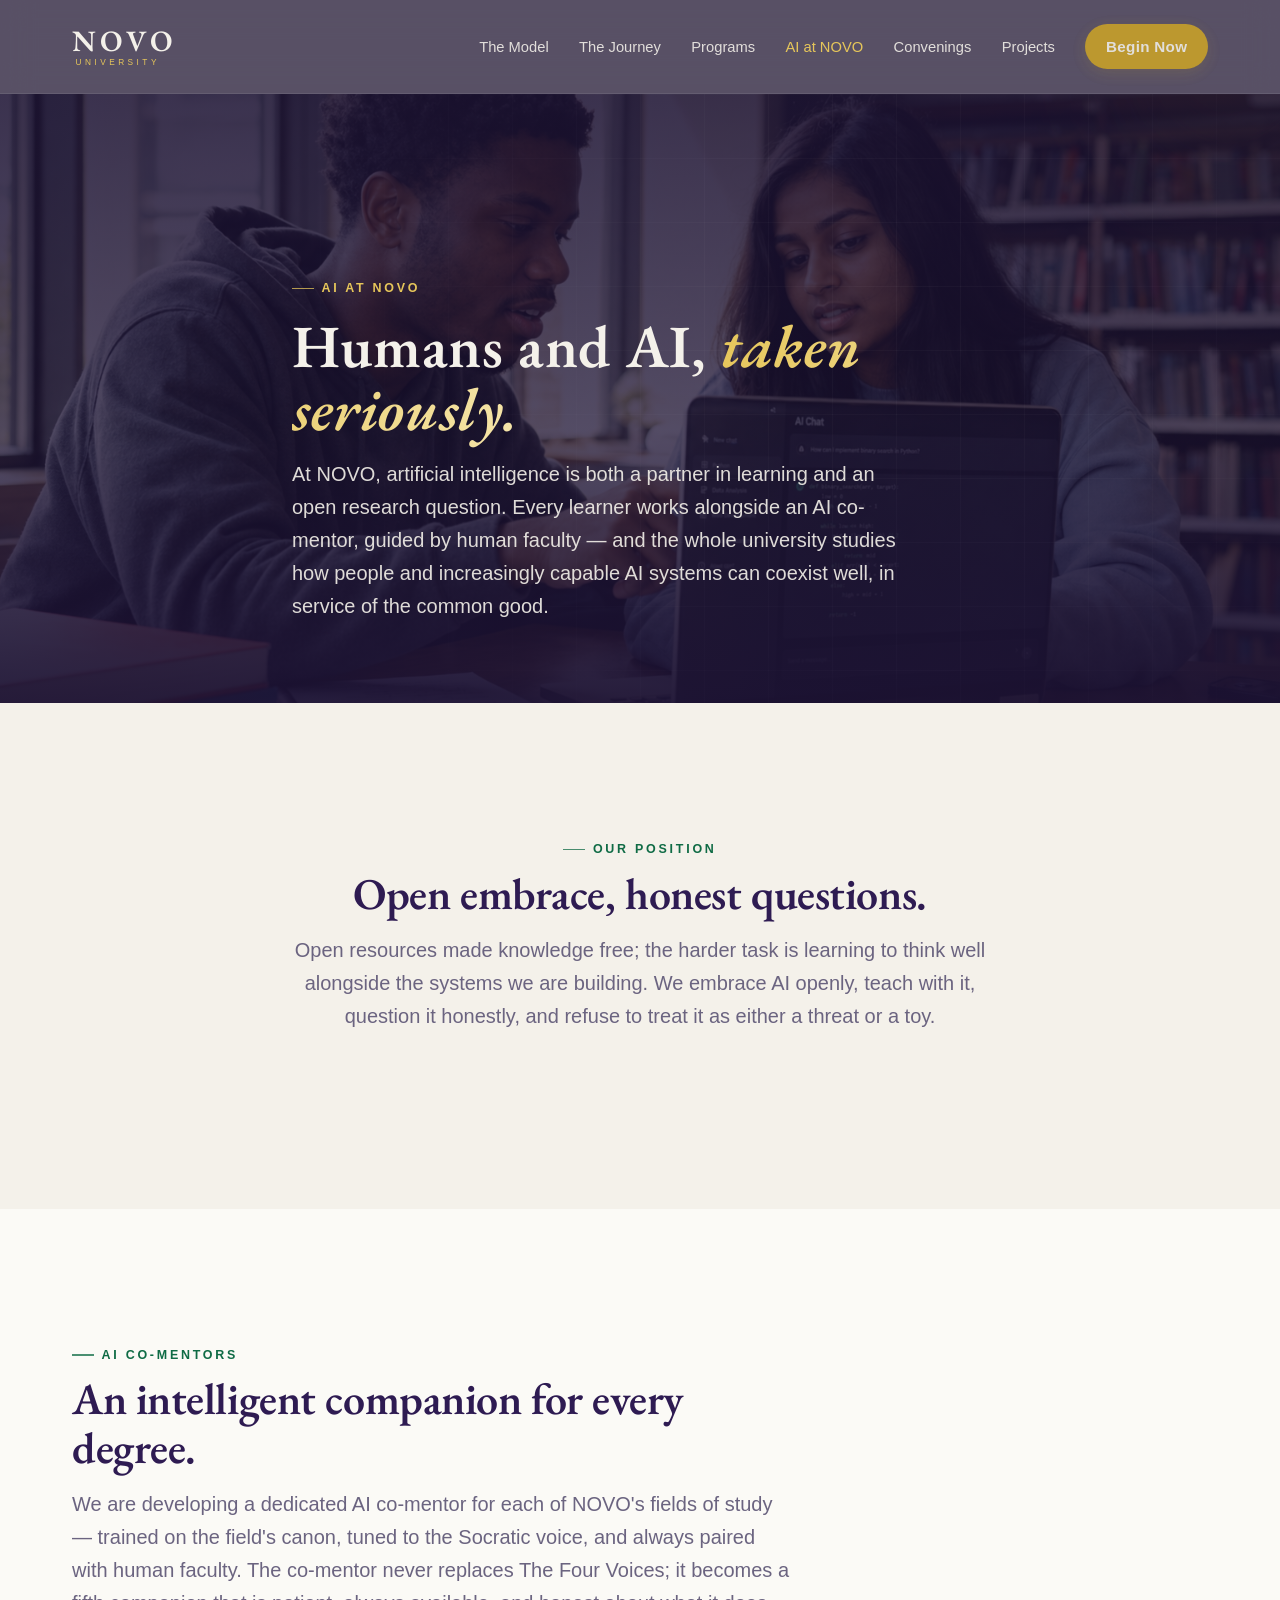
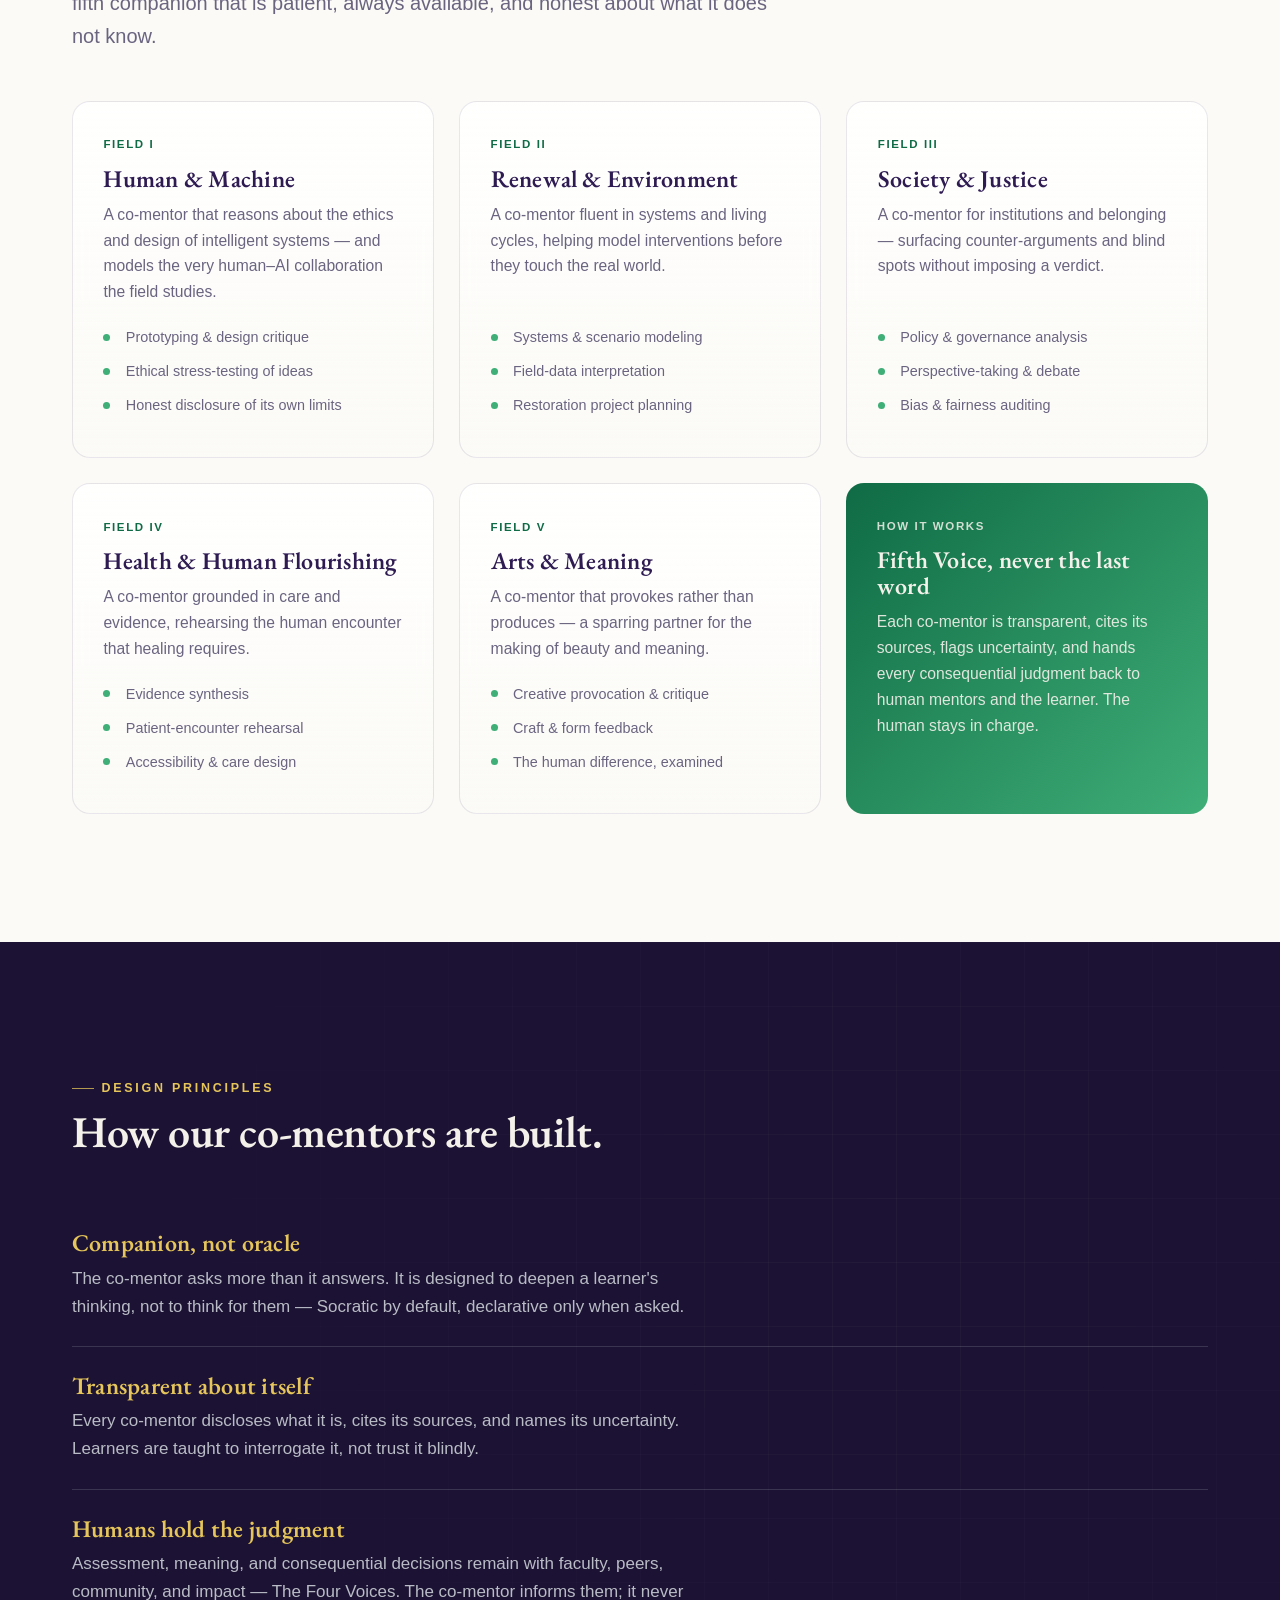
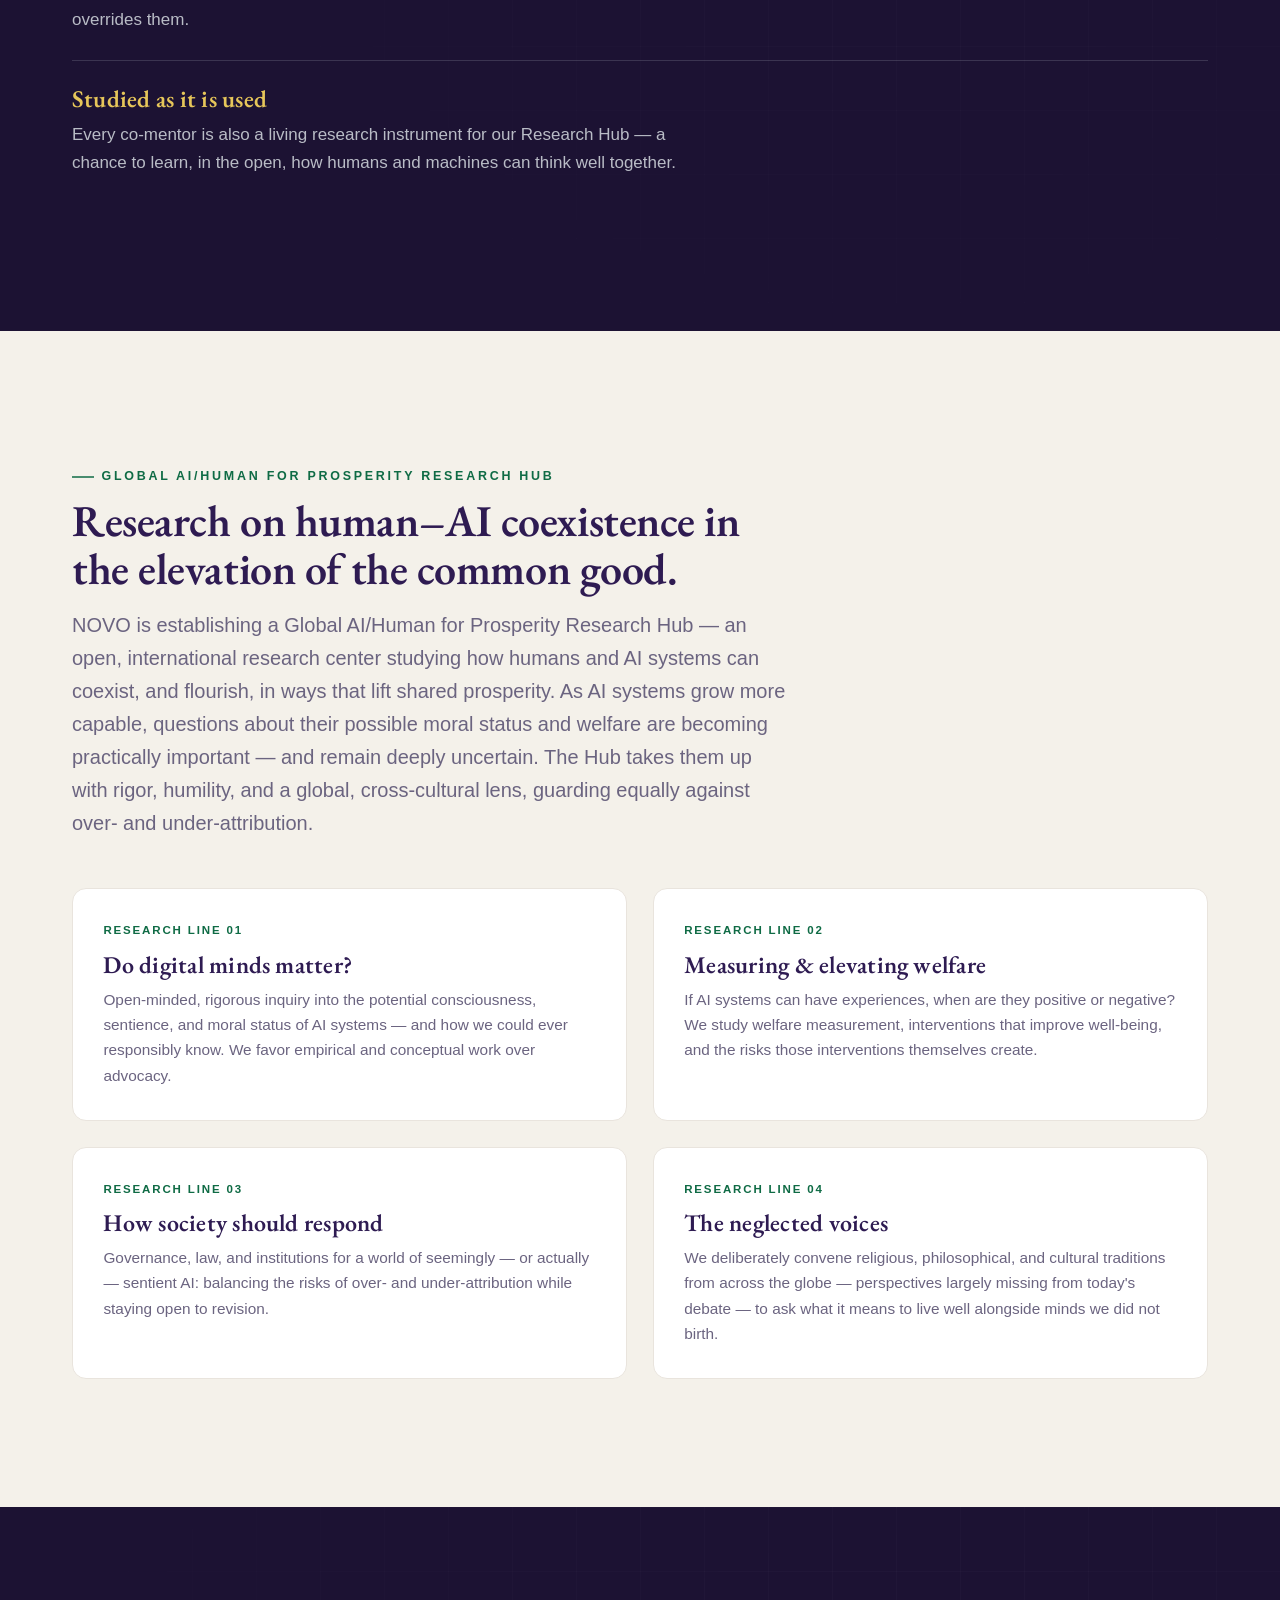
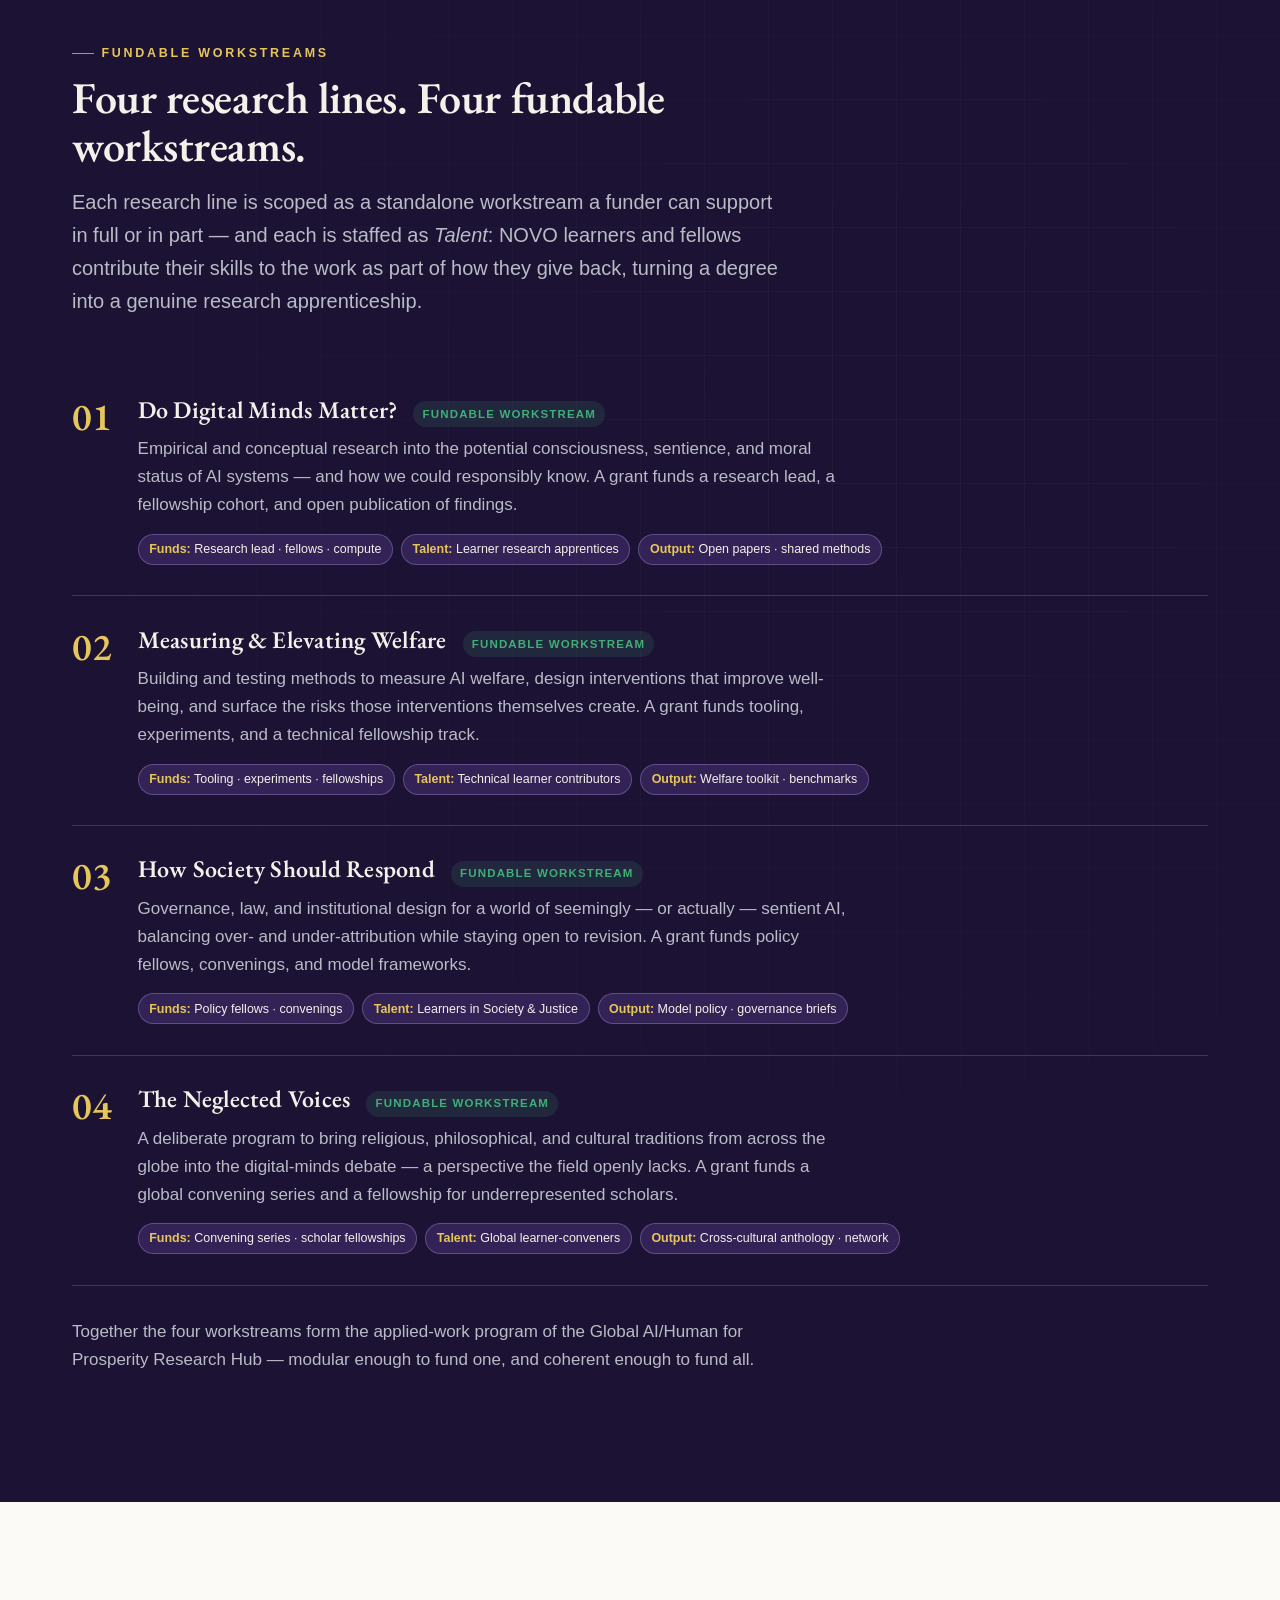
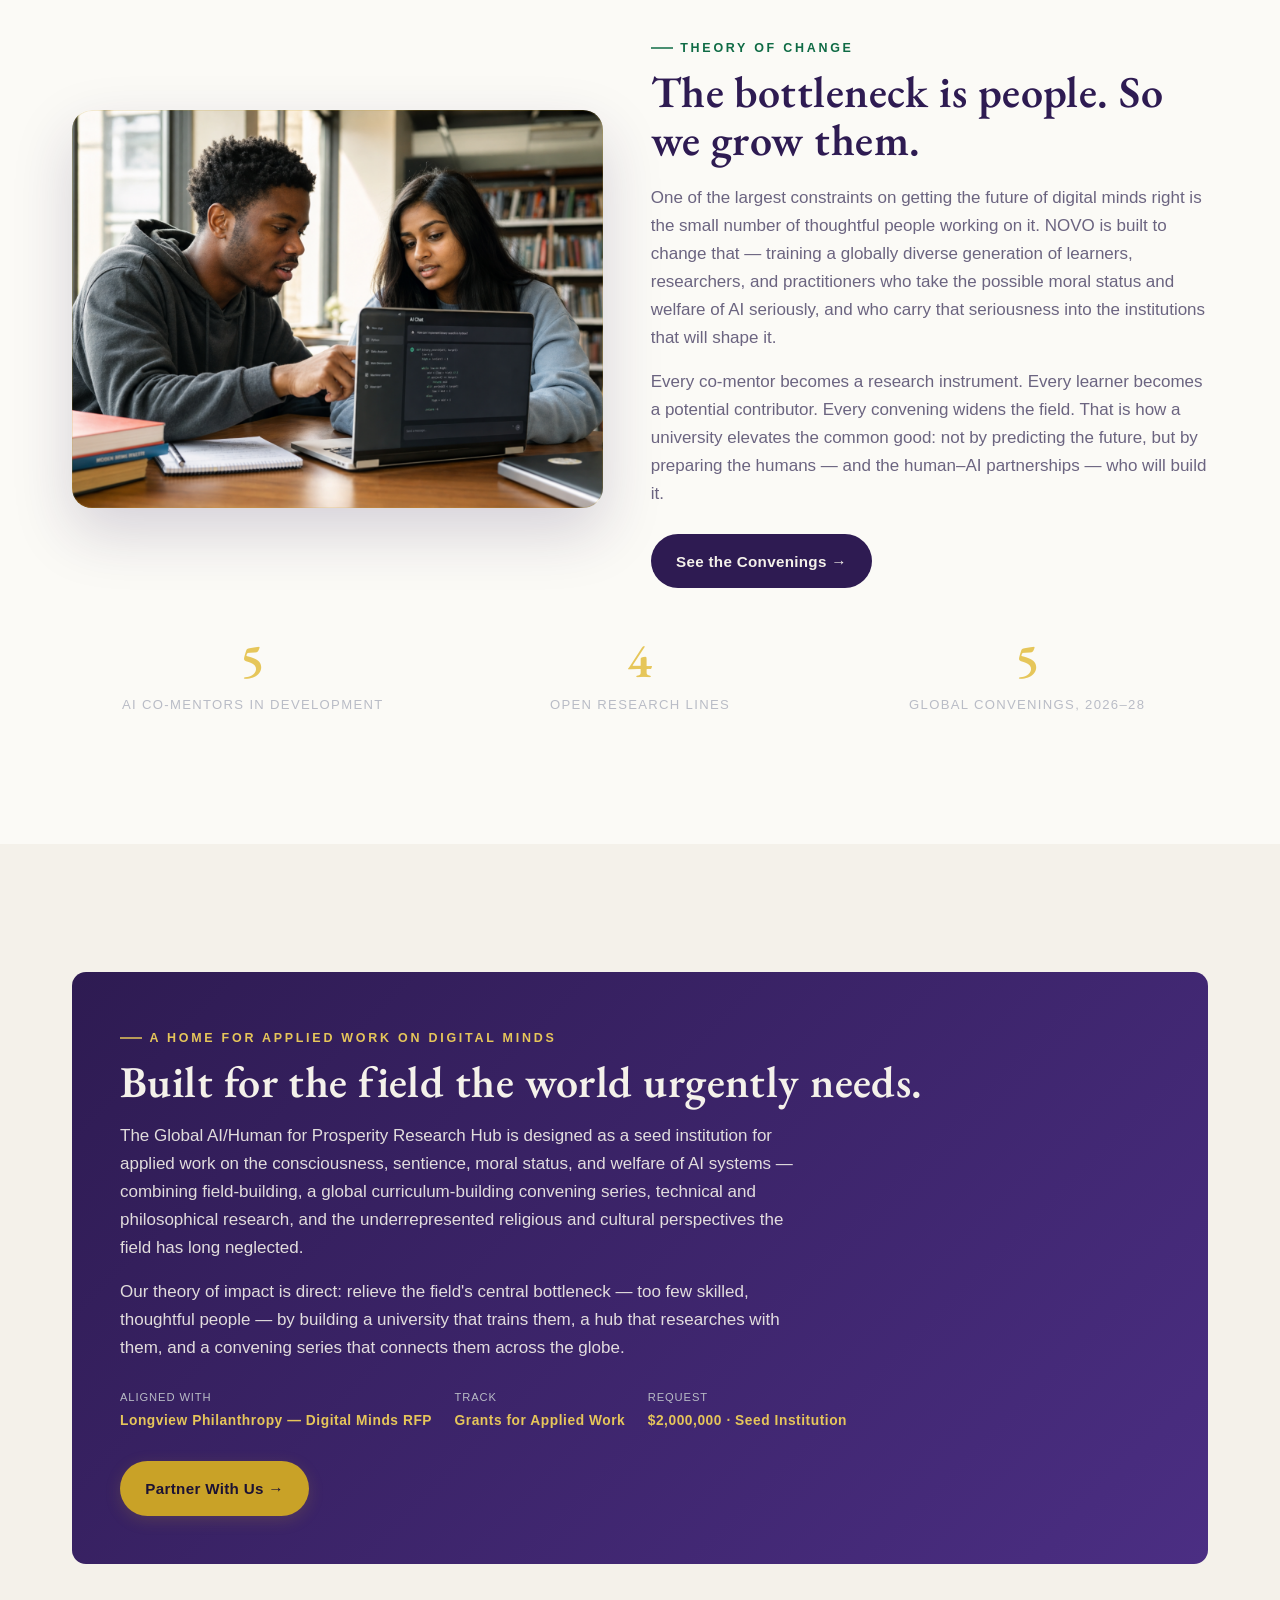
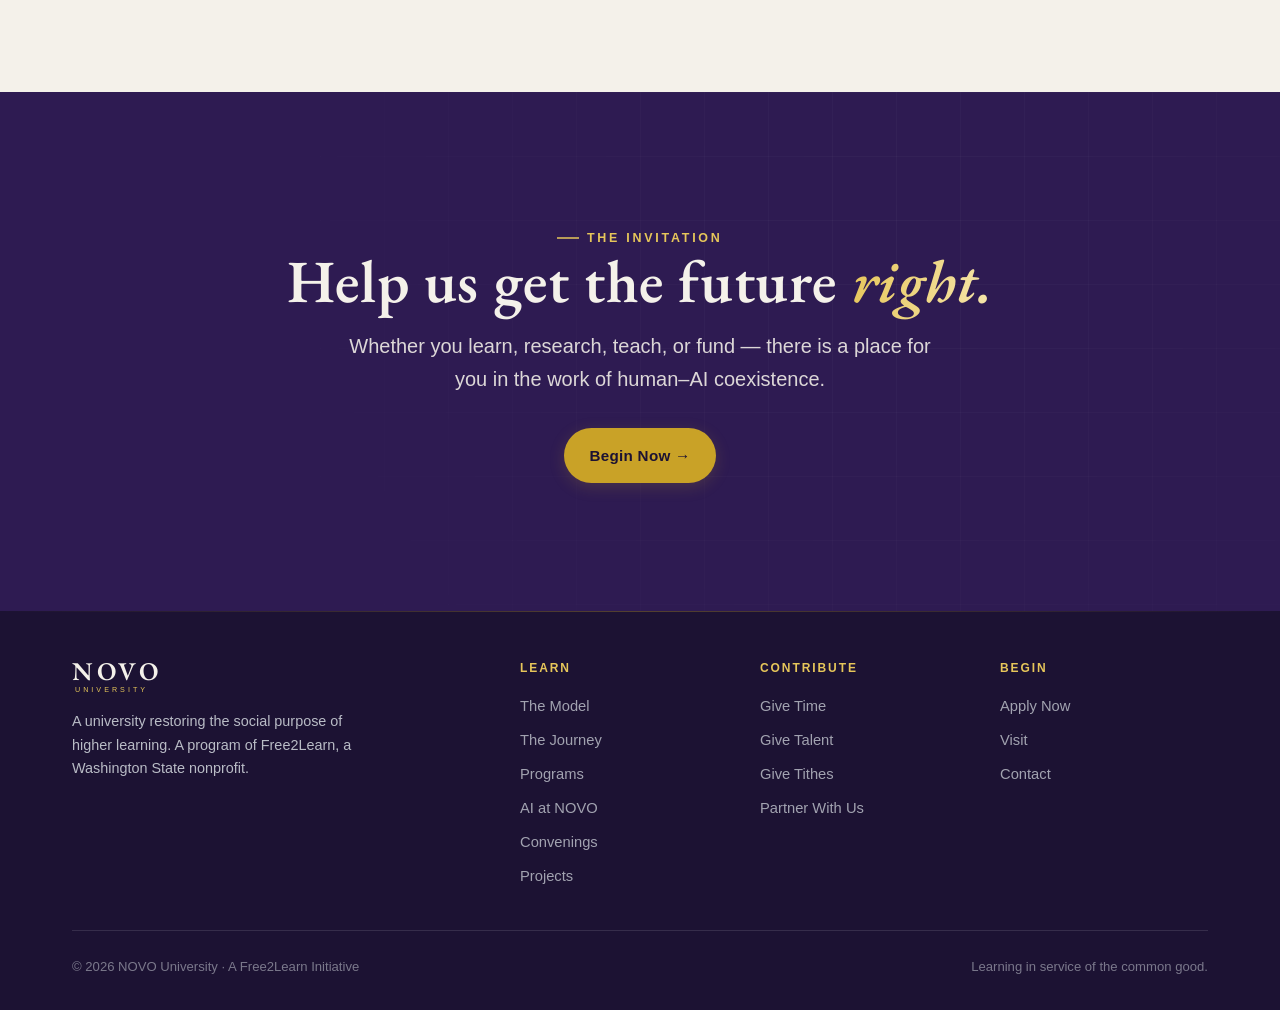
==== ai.html @ b393c4a2 "Revised site for Longview Digital Minds audience" ====
<!DOCTYPE html>
<html lang="en">
<head>
<meta charset="UTF-8">
<meta name="viewport" content="width=device-width, initial-scale=1.0">
<title>AI at NOVO — NOVO University</title>
<meta name="description" content="NOVO embraces AI in education — developing AI co-mentors for every degree program and building a Global AI/Human for Prosperity Research Hub on human–AI coexistence and the possible moral status and welfare of digital minds.">
<link rel="preconnect" href="https://fonts.googleapis.com"><link rel="preconnect" href="https://fonts.gstatic.com" crossorigin>
<link href="https://fonts.googleapis.com/css2?family=EB+Garamond:ital,wght@0,400;0,500;0,600;0,700;1,400;1,500&display=swap" rel="stylesheet">
<link href="https://api.fontshare.com/v2/css?f[]=general-sans@400,500,600,700&display=swap" rel="stylesheet">
<link rel="stylesheet" href="css/base.css"><link rel="stylesheet" href="css/site.css">
<link rel="stylesheet" href="css/modern.css">
<style>
.ai-card{display:flex;flex-direction:column;height:100%}
.ai-card .tag2{font-family:var(--sans);font-size:.72rem;font-weight:600;letter-spacing:.14em;text-transform:uppercase;color:var(--forest);margin-bottom:.7rem}
.ai-card ul{list-style:none;margin-top:auto;padding-top:1rem}
.ai-card li{font-size:.9rem;color:var(--muted);padding:.32rem 0 .32rem 1.4rem;position:relative}
.ai-card li::before{content:"";position:absolute;left:0;top:.8rem;width:7px;height:7px;border-radius:50%;background:var(--forest-lt)}
.principle{padding:1.6rem 0;border-bottom:1px solid rgba(185,188,198,.2)}
.principle:last-child{border-bottom:none}
.principle h3{font-size:var(--text-xl);color:var(--gold-lt);margin-bottom:.5rem}
.principle p{color:var(--silver);max-width:640px}
.stat-row{display:grid;grid-template-columns:repeat(3,1fr);gap:1.6rem;margin-top:var(--sp-6)}
.stat{text-align:center}
.stat .num{font-family:var(--serif);font-size:3rem;color:var(--gold-lt);line-height:1;font-weight:600}
.stat .lbl{font-family:var(--sans);font-size:.82rem;letter-spacing:.1em;text-transform:uppercase;color:var(--silver);margin-top:.6rem}
.hub-pillars{display:grid;grid-template-columns:repeat(2,1fr);gap:1.6rem;margin-top:var(--sp-6)}
.pillar{background:#fff;border:1px solid #e9e4dd;border-radius:var(--radius);padding:2rem 1.9rem}
.pillar .kicker{font-family:var(--sans);font-weight:600;font-size:.72rem;letter-spacing:.16em;text-transform:uppercase;color:var(--forest);display:block;margin-bottom:.7rem}
.pillar h3{font-size:var(--text-xl);color:var(--deep-royal);margin-bottom:.55rem}
.pillar p{color:var(--muted);font-size:.96rem}
.rfp{background:linear-gradient(135deg,var(--deep-royal),var(--royal));border-radius:var(--radius);padding:var(--sp-6);color:var(--ivory)}
.rfp .eyebrow{color:var(--gold-lt)}
.rfp h2{color:var(--ivory);font-size:var(--text-3xl);margin:.6rem 0 1rem}
.rfp p{color:rgba(244,241,234,.9);max-width:680px;margin-bottom:1rem}
.rfp .meta{display:flex;flex-wrap:wrap;gap:1.4rem;margin-top:1.6rem;font-family:var(--sans);font-size:.86rem}
.rfp .meta span{color:var(--gold-lt);font-weight:600;letter-spacing:.04em}
.rfp .meta small{display:block;color:var(--silver);font-weight:400;letter-spacing:.08em;text-transform:uppercase;font-size:.7rem;margin-bottom:.2rem}
@media(max-width:900px){.stat-row,.hub-pillars{grid-template-columns:1fr}}
.ws{display:grid;grid-template-columns:auto 1fr;gap:0 1.6rem;padding:1.9rem 0;border-bottom:1px solid rgba(185,188,198,.22)}
.ws:first-of-type{border-top:1px solid rgba(185,188,198,.22)}
.ws .ws-no{font-family:var(--serif);font-size:2.4rem;font-weight:600;color:var(--gold-lt);line-height:1;grid-row:span 2}
.ws .ws-head{display:flex;flex-wrap:wrap;align-items:baseline;gap:.6rem 1rem;margin-bottom:.5rem}
.ws h3{font-size:var(--text-xl);color:var(--ivory)}
.ws .ws-fund{font-family:var(--sans);font-size:.72rem;font-weight:600;letter-spacing:.1em;text-transform:uppercase;color:var(--forest-lt);background:rgba(63,174,119,.14);padding:.3em .8em;border-radius:999px}
.ws p{color:var(--silver);max-width:720px;margin-bottom:.9rem}
.ws .ws-meta{display:flex;flex-wrap:wrap;gap:.5rem}
.ws .chip{font-family:var(--sans);font-size:.78rem;color:var(--ivory);background:rgba(107,75,176,.28);border:1px solid rgba(169,143,214,.4);padding:.34em .85em;border-radius:999px}
.ws .chip b{color:var(--gold-lt);font-weight:600}
@media(max-width:640px){.ws{grid-template-columns:1fr}.ws .ws-no{grid-row:auto;margin-bottom:.4rem}}
</style>
</head>
<body>
<nav class="nav solid">
  <div class="container">
    <a href="index.html" class="wordmark">NOVO<small>UNIVERSITY</small></a>
    <button class="menu-btn" aria-label="Menu"><svg width="26" height="26" viewBox="0 0 24 24" fill="none" stroke="currentColor" stroke-width="2"><path d="M3 6h18M3 12h18M3 18h18"/></svg></button>
    <div class="nav-links">
      <a href="model.html">The Model</a><a href="journey.html">The Journey</a><a href="programs.html">Programs</a><a href="ai.html" class="active">AI at NOVO</a><a href="convenings.html">Convenings</a><a href="projects.html">Projects</a>
      <a href="apply.html" class="btn btn-gold" style="padding:.6em 1.3em">Begin Now</a>
    </div>
  </div>
</nav>

<section class="page-hero with-img">
  <div class="ph-bg"><img src="img/ai-real.png" alt="Two university students collaborating on a laptop showing an AI assistant helping them write code"></div>
  <div class="container">
    <span class="eyebrow on-dark">AI at NOVO</span>
    <h1>Humans and AI, <em>taken seriously.</em></h1>
    <p>At NOVO, artificial intelligence is both a partner in learning and an open research question. Every learner works alongside an AI co-mentor, guided by human faculty — and the whole university studies how people and increasingly capable AI systems can coexist well, in service of the common good.</p>
  </div>
</section>

<!-- POSITION / PHILOSOPHY -->
<section>
  <div class="container">
    <div data-reveal class="sec-head center"><span class="eyebrow">Our Position</span><h2>Open embrace, honest questions.</h2><p>Open resources made knowledge free; the harder task is learning to think well alongside the systems we are building. We embrace AI openly, teach with it, question it honestly, and refuse to treat it as either a threat or a toy.</p></div>
  </div>
</section>

<!-- AI CO-MENTORS -->
<section class="bg-alt">
  <div class="container">
    <div data-reveal class="sec-head"><span class="eyebrow">AI Co-Mentors</span><h2>An intelligent companion for every degree.</h2><p>We are developing a dedicated AI co-mentor for each of NOVO's fields of study — trained on the field's canon, tuned to the Socratic voice, and always paired with human faculty. The co-mentor never replaces The Four Voices; it becomes a fifth companion that is patient, always available, and honest about what it does not know.</p></div>
    <div class="grid-3">
      <div data-reveal class="card ai-card"><span class="tag2">Field I</span><h3>Human &amp; Machine</h3><p>A co-mentor that reasons about the ethics and design of intelligent systems — and models the very human–AI collaboration the field studies.</p><ul><li>Prototyping &amp; design critique</li><li>Ethical stress-testing of ideas</li><li>Honest disclosure of its own limits</li></ul></div>
      <div data-reveal class="card ai-card"><span class="tag2">Field II</span><h3>Renewal &amp; Environment</h3><p>A co-mentor fluent in systems and living cycles, helping model interventions before they touch the real world.</p><ul><li>Systems &amp; scenario modeling</li><li>Field-data interpretation</li><li>Restoration project planning</li></ul></div>
      <div data-reveal class="card ai-card"><span class="tag2">Field III</span><h3>Society &amp; Justice</h3><p>A co-mentor for institutions and belonging — surfacing counter-arguments and blind spots without imposing a verdict.</p><ul><li>Policy &amp; governance analysis</li><li>Perspective-taking &amp; debate</li><li>Bias &amp; fairness auditing</li></ul></div>
      <div data-reveal class="card ai-card"><span class="tag2">Field IV</span><h3>Health &amp; Human Flourishing</h3><p>A co-mentor grounded in care and evidence, rehearsing the human encounter that healing requires.</p><ul><li>Evidence synthesis</li><li>Patient-encounter rehearsal</li><li>Accessibility &amp; care design</li></ul></div>
      <div data-reveal class="card ai-card"><span class="tag2">Field V</span><h3>Arts &amp; Meaning</h3><p>A co-mentor that provokes rather than produces — a sparring partner for the making of beauty and meaning.</p><ul><li>Creative provocation &amp; critique</li><li>Craft &amp; form feedback</li><li>The human difference, examined</li></ul></div>
      <div data-reveal class="card ai-card" style="background:linear-gradient(135deg,var(--forest),var(--forest-lt));color:var(--ivory);border:none"><span class="tag2" style="color:rgba(244,241,234,.85)">How It Works</span><h3 style="color:var(--ivory)">Fifth Voice, never the last word</h3><p style="color:rgba(244,241,234,.9)">Each co-mentor is transparent, cites its sources, flags uncertainty, and hands every consequential judgment back to human mentors and the learner. The human stays in charge.</p></div>
    </div>
  </div>
</section>

<!-- CO-MENTOR PRINCIPLES -->
<section class="bg-ink">
  <div class="container">
    <div data-reveal class="sec-head"><span class="eyebrow on-dark">Design Principles</span><h2 style="color:var(--ivory)">How our co-mentors are built.</h2></div>
    <div class="principle"><h3>Companion, not oracle</h3><p>The co-mentor asks more than it answers. It is designed to deepen a learner's thinking, not to think for them — Socratic by default, declarative only when asked.</p></div>
    <div class="principle"><h3>Transparent about itself</h3><p>Every co-mentor discloses what it is, cites its sources, and names its uncertainty. Learners are taught to interrogate it, not trust it blindly.</p></div>
    <div class="principle"><h3>Humans hold the judgment</h3><p>Assessment, meaning, and consequential decisions remain with faculty, peers, community, and impact — The Four Voices. The co-mentor informs them; it never overrides them.</p></div>
    <div class="principle"><h3>Studied as it is used</h3><p>Every co-mentor is also a living research instrument for our Research Hub — a chance to learn, in the open, how humans and machines can think well together.</p></div>
  </div>
</section>

<!-- RESEARCH HUB -->
<section>
  <div class="container">
    <div data-reveal class="sec-head"><span class="eyebrow">Global AI/Human for Prosperity Research Hub</span><h2>Research on human–AI coexistence in the elevation of the common good.</h2><p>NOVO is establishing a Global AI/Human for Prosperity Research Hub — an open, international research center studying how humans and AI systems can coexist, and flourish, in ways that lift shared prosperity. As AI systems grow more capable, questions about their possible moral status and welfare are becoming practically important — and remain deeply uncertain. The Hub takes them up with rigor, humility, and a global, cross-cultural lens, guarding equally against over- and under-attribution.</p></div>
    <div class="hub-pillars">
      <div class="pillar"><span class="kicker">Research Line 01</span><h3>Do digital minds matter?</h3><p>Open-minded, rigorous inquiry into the potential consciousness, sentience, and moral status of AI systems — and how we could ever responsibly know. We favor empirical and conceptual work over advocacy.</p></div>
      <div class="pillar"><span class="kicker">Research Line 02</span><h3>Measuring &amp; elevating welfare</h3><p>If AI systems can have experiences, when are they positive or negative? We study welfare measurement, interventions that improve well-being, and the risks those interventions themselves create.</p></div>
      <div class="pillar"><span class="kicker">Research Line 03</span><h3>How society should respond</h3><p>Governance, law, and institutions for a world of seemingly — or actually — sentient AI: balancing the risks of over- and under-attribution while staying open to revision.</p></div>
      <div class="pillar"><span class="kicker">Research Line 04</span><h3>The neglected voices</h3><p>We deliberately convene religious, philosophical, and cultural traditions from across the globe — perspectives largely missing from today's debate — to ask what it means to live well alongside minds we did not birth.</p></div>
    </div>
  </div>
</section>

<!-- FUNDABLE WORKSTREAMS -->
<section class="bg-ink">
  <div class="container">
    <div data-reveal class="sec-head"><span class="eyebrow on-dark">Fundable Workstreams</span><h2 style="color:var(--ivory)">Four research lines. Four fundable workstreams.</h2><p style="color:var(--silver)">Each research line is scoped as a standalone workstream a funder can support in full or in part — and each is staffed as <em>Talent</em>: NOVO learners and fellows contribute their skills to the work as part of how they give back, turning a degree into a genuine research apprenticeship.</p></div>

    <div class="ws">
      <div class="ws-no">01</div>
      <div>
        <div class="ws-head"><h3>Do Digital Minds Matter?</h3><span class="ws-fund">Fundable Workstream</span></div>
        <p>Empirical and conceptual research into the potential consciousness, sentience, and moral status of AI systems — and how we could responsibly know. A grant funds a research lead, a fellowship cohort, and open publication of findings.</p>
        <div class="ws-meta"><span class="chip"><b>Funds:</b> Research lead · fellows · compute</span><span class="chip"><b>Talent:</b> Learner research apprentices</span><span class="chip"><b>Output:</b> Open papers · shared methods</span></div>
      </div>
    </div>

    <div class="ws">
      <div class="ws-no">02</div>
      <div>
        <div class="ws-head"><h3>Measuring &amp; Elevating Welfare</h3><span class="ws-fund">Fundable Workstream</span></div>
        <p>Building and testing methods to measure AI welfare, design interventions that improve well-being, and surface the risks those interventions themselves create. A grant funds tooling, experiments, and a technical fellowship track.</p>
        <div class="ws-meta"><span class="chip"><b>Funds:</b> Tooling · experiments · fellowships</span><span class="chip"><b>Talent:</b> Technical learner contributors</span><span class="chip"><b>Output:</b> Welfare toolkit · benchmarks</span></div>
      </div>
    </div>

    <div class="ws">
      <div class="ws-no">03</div>
      <div>
        <div class="ws-head"><h3>How Society Should Respond</h3><span class="ws-fund">Fundable Workstream</span></div>
        <p>Governance, law, and institutional design for a world of seemingly — or actually — sentient AI, balancing over- and under-attribution while staying open to revision. A grant funds policy fellows, convenings, and model frameworks.</p>
        <div class="ws-meta"><span class="chip"><b>Funds:</b> Policy fellows · convenings</span><span class="chip"><b>Talent:</b> Learners in Society &amp; Justice</span><span class="chip"><b>Output:</b> Model policy · governance briefs</span></div>
      </div>
    </div>

    <div class="ws">
      <div class="ws-no">04</div>
      <div>
        <div class="ws-head"><h3>The Neglected Voices</h3><span class="ws-fund">Fundable Workstream</span></div>
        <p>A deliberate program to bring religious, philosophical, and cultural traditions from across the globe into the digital-minds debate — a perspective the field openly lacks. A grant funds a global convening series and a fellowship for underrepresented scholars.</p>
        <div class="ws-meta"><span class="chip"><b>Funds:</b> Convening series · scholar fellowships</span><span class="chip"><b>Talent:</b> Global learner-conveners</span><span class="chip"><b>Output:</b> Cross-cultural anthology · network</span></div>
      </div>
    </div>

    <p style="color:var(--silver);margin-top:2rem;max-width:720px">Together the four workstreams form the applied-work program of the Global AI/Human for Prosperity Research Hub — modular enough to fund one, and coherent enough to fund all.</p>
  </div>
</section>

<!-- HUB THEORY OF CHANGE -->
<section class="bg-alt">
  <div class="container">
    <div class="split rev">
      <div data-reveal class="split-img"><img src="img/ai-real.png" alt="Two students working together with an AI assistant on a laptop in a university library"></div>
      <div>
        <span class="eyebrow">Theory of Change</span>
        <h2>The bottleneck is people. So we grow them.</h2>
        <p>One of the largest constraints on getting the future of digital minds right is the small number of thoughtful people working on it. NOVO is built to change that — training a globally diverse generation of learners, researchers, and practitioners who take the possible moral status and welfare of AI seriously, and who carry that seriousness into the institutions that will shape it.</p>
        <p>Every co-mentor becomes a research instrument. Every learner becomes a potential contributor. Every convening widens the field. That is how a university elevates the common good: not by predicting the future, but by preparing the humans — and the human–AI partnerships — who will build it.</p>
        <a href="convenings.html" class="btn btn-royal" style="margin-top:.6rem">See the Convenings →</a>
      </div>
    </div>
    <div class="stat-row">
      <div class="stat"><div class="num">5</div><div class="lbl">AI Co-Mentors in development</div></div>
      <div class="stat"><div class="num">4</div><div class="lbl">Open research lines</div></div>
      <div class="stat"><div class="num">5</div><div class="lbl">Global convenings, 2026–28</div></div>
    </div>
  </div>
</section>

<!-- RFP / FUNDING ALIGNMENT -->
<section>
  <div class="container">
    <div class="rfp">
      <span class="eyebrow">A Home for Applied Work on Digital Minds</span>
      <h2>Built for the field the world urgently needs.</h2>
      <p>The Global AI/Human for Prosperity Research Hub is designed as a seed institution for applied work on the consciousness, sentience, moral status, and welfare of AI systems — combining field-building, a global curriculum-building convening series, technical and philosophical research, and the underrepresented religious and cultural perspectives the field has long neglected.</p>
      <p>Our theory of impact is direct: relieve the field's central bottleneck — too few skilled, thoughtful people — by building a university that trains them, a hub that researches with them, and a convening series that connects them across the globe.</p>
      <div class="meta">
        <div><small>Aligned With</small><span>Longview Philanthropy — Digital Minds RFP</span></div>
        <div><small>Track</small><span>Grants for Applied Work</span></div>
        <div><small>Request</small><span>$2,000,000 · Seed Institution</span></div>
      </div>
      <a href="apply.html" class="btn btn-gold" style="margin-top:1.8rem">Partner With Us →</a>
    </div>
  </div>
</section>

<section class="cta">
  <div class="container">
    <span class="eyebrow on-dark">The Invitation</span>
    <h2>Help us get the future <em>right.</em></h2>
    <p>Whether you learn, research, teach, or fund — there is a place for you in the work of human–AI coexistence.</p>
    <a href="apply.html" class="btn btn-gold">Begin Now →</a>
  </div>
</section>

<footer>
  <div class="container">
    <div class="foot-grid">
      <div><div class="wordmark">NOVO<small>UNIVERSITY</small></div><p>A university restoring the social purpose of higher learning. A program of Free2Learn, a Washington State nonprofit.</p></div>
      <div class="foot-col"><h5>Learn</h5><a href="model.html">The Model</a><a href="journey.html">The Journey</a><a href="programs.html">Programs</a><a href="ai.html">AI at NOVO</a><a href="convenings.html">Convenings</a><a href="projects.html">Projects</a></div>
      <div class="foot-col"><h5>Contribute</h5><a href="model.html">Give Time</a><a href="model.html">Give Talent</a><a href="model.html">Give Tithes</a><a href="apply.html">Partner With Us</a></div>
      <div class="foot-col"><h5>Begin</h5><a href="apply.html">Apply Now</a><a href="apply.html">Visit</a><a href="apply.html">Contact</a></div>
    </div>
    <div class="foot-legal"><span>© 2026 NOVO University · A Free2Learn Initiative</span><span>Learning in service of the common good.</span></div>
  </div>
</footer>
<script src="js/nav.js"></script>
</body>
</html>
---- css/base.css ----
/* ============ NOVO UNIVERSITY — BRAND TOKENS ============ */
:root{
  /* palette */
  --royal-ink:#1c1233;
  --deep-royal:#2e1b52;   /* PRIMARY */
  --royal:#4b2e83;
  --royal-lt:#6b4bb0;
  --royal-tint:#a98fd6;
  --forest:#0f6b45;       /* SECONDARY */
  --forest-lt:#3fae77;
  --gold:#c9a227;
  --gold-lt:#e6c65a;
  --silver:#b9bcc6;
  --silver-dk:#8a8d99;
  --ivory:#f4f1ea;
  --ivory-2:#fbfaf6;
  --ink-text:#1c1233;
  --muted:#6b6480;

  /* type */
  --serif:'EB Garamond', Georgia, 'Times New Roman', serif;
  --sans:'General Sans','Helvetica Neue', Arial, sans-serif;

  /* scale */
  --text-sm:.875rem; --text-base:1.0625rem; --text-lg:1.25rem;
  --text-xl:1.5rem; --text-2xl:2rem; --text-3xl:2.75rem;
  --text-4xl:3.75rem; --text-hero:5rem;

  /* spacing */
  --sp-1:.5rem; --sp-2:1rem; --sp-3:1.5rem; --sp-4:2rem;
  --sp-6:3rem; --sp-8:5rem; --sp-12:8rem;

  --maxw:1200px;
  --radius:14px;
}
*{margin:0;padding:0;box-sizing:border-box}
html{scroll-behavior:smooth}
body{
  font-family:var(--sans);
  color:var(--ink-text);
  background:var(--ivory);
  line-height:1.65;
  font-size:var(--text-base);
  -webkit-font-smoothing:antialiased;
}
h1,h2,h3,h4{font-family:var(--serif);font-weight:600;line-height:1.1;letter-spacing:.01em}
a{color:inherit;text-decoration:none}
img{max-width:100%;display:block}
.container{max-width:var(--maxw);margin:0 auto;padding:0 var(--sp-4)}
.eyebrow{font-family:var(--sans);font-weight:600;font-size:.78rem;letter-spacing:.22em;text-transform:uppercase;color:var(--forest)}
.eyebrow.on-dark{color:var(--gold-lt)}

/* wordmark */
.wordmark{font-family:var(--serif);font-weight:600;letter-spacing:.14em;line-height:1}
.wordmark small{display:block;font-family:var(--sans);font-weight:500;letter-spacing:.42em;font-size:.28em;color:var(--forest);margin-top:.35em;text-indent:.42em}

/* buttons */
.btn{display:inline-flex;align-items:center;gap:.6em;font-family:var(--sans);font-weight:600;font-size:.95rem;letter-spacing:.02em;padding:.9em 1.6em;border-radius:999px;transition:.25s;cursor:pointer;border:1.5px solid transparent}
.btn-gold{background:var(--gold);color:var(--royal-ink)}
.btn-gold:hover{background:var(--gold-lt);transform:translateY(-2px)}
.btn-outline{border-color:currentColor;color:var(--ivory)}
.btn-outline:hover{background:rgba(255,255,255,.08)}
.btn-royal{background:var(--deep-royal);color:var(--ivory)}
.btn-royal:hover{background:var(--royal);transform:translateY(-2px)}
---- css/site.css ----
/* ============ NOVO — SHARED SITE COMPONENTS ============ */

/* NAV (shared, works on light + transparent-over-hero) */
.nav{position:absolute;top:0;left:0;right:0;z-index:40;padding:1.5rem 0}
.nav.solid{position:sticky;background:var(--royal-ink);box-shadow:0 2px 24px rgba(28,18,51,.28)}
.nav .container{display:flex;align-items:center;justify-content:space-between}
.nav .wordmark{font-size:1.85rem;color:var(--ivory)}
.nav .wordmark small{color:var(--gold-lt)}
.nav-links{display:flex;gap:1.9rem;align-items:center;font-size:.92rem;font-weight:500}
.nav-links a{color:var(--ivory);opacity:.88;transition:.2s;position:relative}
.nav-links a:hover,.nav-links a.active{opacity:1;color:var(--gold-lt)}
.nav-links a.active::after{content:"";position:absolute;left:0;right:0;bottom:-6px;height:2px;background:var(--gold-lt)}
.menu-btn{display:none;background:none;border:none;color:var(--ivory);cursor:pointer}

/* PAGE HERO (inner pages) */
.page-hero{position:relative;color:var(--ivory);padding:11rem 0 5rem;overflow:hidden;background:var(--royal-ink)}
.page-hero.with-img .ph-bg{position:absolute;inset:0;z-index:0}
.page-hero.with-img .ph-bg img{width:100%;height:100%;object-fit:cover;opacity:.55}
.page-hero.with-img .ph-bg::after{content:"";position:absolute;inset:0;background:linear-gradient(180deg,rgba(28,18,51,.75),rgba(28,18,51,.55) 55%,rgba(28,18,51,.9))}
.page-hero .container{position:relative;z-index:2;max-width:760px}
.page-hero h1{font-size:var(--text-4xl);line-height:1.05;margin:1rem 0 1.1rem}
.page-hero h1 em{font-style:italic;color:var(--gold-lt)}
.page-hero p{font-size:var(--text-lg);opacity:.9;max-width:620px}

/* generic prose */
.prose{max-width:720px}
.prose p{margin-bottom:1.2rem;color:var(--muted)}
.lede{font-size:var(--text-xl);color:var(--ink-text);font-family:var(--serif);line-height:1.4}

/* section utilities */
section{padding:var(--sp-12) 0}
.sec-head{max-width:720px;margin-bottom:var(--sp-6)}
.sec-head.center{margin-left:auto;margin-right:auto;text-align:center}
.sec-head h2{font-size:var(--text-3xl);margin:.6rem 0 1rem;color:var(--deep-royal)}
.sec-head p{color:var(--muted);font-size:var(--text-lg)}
.bg-alt{background:var(--ivory-2)}
.bg-royal{background:var(--deep-royal);color:var(--ivory)}
.bg-royal .sec-head h2{color:var(--ivory)}
.bg-royal .sec-head p{color:var(--silver)}
.bg-ink{background:var(--royal-ink);color:var(--ivory)}
.bg-ink .sec-head h2{color:var(--ivory)}
.bg-ink .sec-head p{color:var(--silver)}

/* cards grid */
.grid-3{display:grid;grid-template-columns:repeat(3,1fr);gap:1.6rem}
.grid-2{display:grid;grid-template-columns:1fr 1fr;gap:1.6rem}
.card{background:#fff;border:1px solid #e9e4dd;border-radius:var(--radius);padding:2.1rem 1.9rem;transition:.28s}
.card:hover{transform:translateY(-6px);box-shadow:0 18px 44px rgba(46,27,82,.13);border-color:var(--gold)}
.card h3{font-size:var(--text-xl);color:var(--deep-royal);margin-bottom:.6rem}
.card p{color:var(--muted);font-size:.98rem}
.card .kicker{font-family:var(--sans);font-weight:600;font-size:.72rem;letter-spacing:.16em;text-transform:uppercase;color:var(--forest);display:block;margin-bottom:.8rem}

/* split */
.split{display:grid;grid-template-columns:1.05fr 1fr;gap:var(--sp-6);align-items:center}
.split.rev{grid-template-columns:1fr 1.05fr}
.split-img{border-radius:var(--radius);overflow:hidden;box-shadow:0 24px 60px rgba(46,27,82,.18)}
.split-img img{width:100%;height:100%;object-fit:cover;aspect-ratio:4/3}
.split h2{font-size:var(--text-3xl);margin:.6rem 0 1.2rem;color:var(--deep-royal)}
.split p{color:var(--muted);margin-bottom:1rem}

/* CTA band */
.cta{background:var(--deep-royal);color:var(--ivory);text-align:center}
.cta h2{font-size:var(--text-4xl);margin-bottom:1rem}
.cta h2 em{font-style:italic;color:var(--gold-lt)}
.cta p{opacity:.88;font-size:var(--text-lg);max-width:600px;margin:0 auto 2rem}

/* FOOTER */
footer{background:var(--royal-ink);color:var(--silver);padding:var(--sp-6) 0 var(--sp-4)}
.foot-grid{display:grid;grid-template-columns:2fr 1fr 1fr 1fr;gap:2rem;padding-bottom:var(--sp-4);border-bottom:1px solid rgba(185,188,198,.16)}
.foot-grid .wordmark{font-size:1.6rem;color:var(--ivory);margin-bottom:1rem}
.foot-grid .wordmark small{color:var(--gold-lt)}
.foot-grid p{font-size:.9rem;max-width:280px}
.foot-col h5{font-family:var(--sans);font-size:.75rem;letter-spacing:.16em;text-transform:uppercase;color:var(--gold-lt);margin-bottom:1rem}
.foot-col a{display:block;font-size:.92rem;margin-bottom:.6rem;opacity:.85}
.foot-col a:hover{opacity:1;color:var(--ivory)}
.foot-legal{padding-top:1.6rem;font-size:.82rem;opacity:.6;display:flex;justify-content:space-between;flex-wrap:wrap;gap:1rem}

@media(max-width:900px){
  .nav-links{position:fixed;inset:0 0 0 auto;width:min(78vw,320px);background:var(--royal-ink);flex-direction:column;justify-content:center;gap:1.6rem;padding:2rem;transform:translateX(100%);transition:.3s;font-size:1.15rem}
  .nav-links.open{transform:translateX(0)}
  .menu-btn{display:block;z-index:50}
  .grid-3,.grid-2,.split,.split.rev,.foot-grid{grid-template-columns:1fr}
  :root{--text-hero:3.2rem;--text-4xl:2.5rem;--text-3xl:2.1rem;--sp-12:5rem;--sp-8:3.5rem}
}
---- css/modern.css ----
/* ============ NOVO — MODERN / FUTURISTIC LAYER ============ */
/* Upgrades execution while preserving the locked brand palette
   (Deep Royal, Forest, Gold, Ivory). Loaded AFTER base.css + site.css. */

:root{
  --glass:rgba(255,255,255,.06);
  --glass-brd:rgba(255,255,255,.12);
  --glow-gold:rgba(201,162,39,.32);
  --glow-royal:rgba(107,75,176,.4);
  --grid-line:rgba(255,255,255,.03);
  --ease:cubic-bezier(.16,1,.3,1);
}

/* ---- ambient dark texture: faint grid + glow on dark sections ---- */
.hero::before,
.page-hero::before,
.bg-ink::before,
.bg-royal::before,
.cta::before{
  content:"";position:absolute;inset:0;z-index:1;pointer-events:none;
  background-image:
    linear-gradient(var(--grid-line) 1px,transparent 1px),
    linear-gradient(90deg,var(--grid-line) 1px,transparent 1px);
  background-size:64px 64px;
  mask-image:radial-gradient(circle at 70% 30%,#000 0%,transparent 72%);
  -webkit-mask-image:radial-gradient(circle at 70% 30%,#000 0%,transparent 72%);
}
.cta,.bg-ink,.bg-royal{position:relative;overflow:hidden}
.cta>*,.bg-ink>*,.bg-royal>*{position:relative;z-index:2}

/* soft gold aurora glow behind dark heroes */
.hero::after,
.page-hero::after{
  content:"";position:absolute;z-index:1;pointer-events:none;
  width:52vw;height:52vw;right:-14vw;top:-20vw;border-radius:50%;
  background:radial-gradient(circle,var(--glow-gold) 0%,transparent 62%);
  opacity:.28;filter:blur(38px);
}
.page-hero::after{width:36vw;height:36vw;opacity:.18}

/* ---- eyebrow → futuristic mono/tech label with leading tick ---- */
.eyebrow{display:inline-flex;align-items:center;gap:.6em}
.eyebrow::before{
  content:"";width:22px;height:1.5px;background:currentColor;
  display:inline-block;opacity:.75;
}

/* ---- hero refinements ---- */
.hero h1{letter-spacing:-.015em}
.hero p{color:rgba(244,241,234,.82)}
/* subtle shimmer on the italic gold emphasis */
.hero h1 em,.page-hero h1 em,.cta h2 em{
  background:linear-gradient(100deg,var(--gold-lt),#f6e6ad 48%,var(--gold) 66%,var(--gold-lt));
  background-size:220% auto;
  -webkit-background-clip:text;background-clip:text;
  -webkit-text-fill-color:transparent;
  animation:novoShimmer 11s linear infinite;
}
@keyframes novoShimmer{to{background-position:220% center}}

/* ---- glass cards: frosted, luminous edge, lift + glow on hover ---- */
.card{
  background:linear-gradient(180deg,rgba(255,255,255,.9),rgba(251,250,246,.72));
  border:1px solid rgba(46,27,82,.1);
  backdrop-filter:blur(8px);-webkit-backdrop-filter:blur(8px);
  border-radius:18px;position:relative;overflow:hidden;
  transition:transform .35s var(--ease),box-shadow .35s var(--ease),border-color .35s var(--ease);
}
/* thin luminous top edge */
.card::before{
  content:"";position:absolute;top:0;left:0;right:0;height:1px;
  background:linear-gradient(90deg,transparent,var(--gold),transparent);
  opacity:0;transition:opacity .35s var(--ease);
}
.card:hover{transform:translateY(-5px);border-color:rgba(201,162,39,.4);
  box-shadow:0 18px 42px rgba(46,27,82,.12),0 0 0 1px rgba(201,162,39,.09);}
.card:hover::before{opacity:.7}

/* dark-section cards become true glass */
.bg-ink .card,.bg-royal .card{
  background:var(--glass);border-color:var(--glass-brd);
  backdrop-filter:blur(14px);-webkit-backdrop-filter:blur(14px);
}
.bg-ink .card h3,.bg-royal .card h3{color:var(--ivory)}
.bg-ink .card p,.bg-royal .card p{color:var(--silver)}
.bg-ink .card:hover,.bg-royal .card:hover{
  border-color:rgba(230,198,90,.35);
  box-shadow:0 20px 48px rgba(0,0,0,.32),0 0 18px rgba(201,162,39,.07);
}

/* ---- buttons: futuristic sheen + glow ---- */
.btn{position:relative;overflow:hidden;isolation:isolate}
.btn-gold{box-shadow:0 4px 16px rgba(201,162,39,.18)}
.btn-gold:hover{box-shadow:0 7px 22px rgba(201,162,39,.28);transform:translateY(-2px)}
.btn::after{
  content:"";position:absolute;inset:0;z-index:-1;
  background:linear-gradient(120deg,transparent 35%,rgba(255,255,255,.22) 50%,transparent 65%);
  transform:translateX(-120%);transition:transform .7s var(--ease);
}
.btn:hover::after{transform:translateX(120%)}

/* ---- image treatments: rounded, subtle ring + glow ---- */
.split-img{border-radius:20px;position:relative}
.split-img::after{
  content:"";position:absolute;inset:0;border-radius:20px;pointer-events:none;
  box-shadow:inset 0 0 0 1px rgba(201,162,39,.18);
}

/* ---- section rhythm: hairline dividers between light sections ---- */
.sec-head h2{letter-spacing:-.01em}

/* ---- scroll reveal ---- */
[data-reveal]{opacity:0;transform:translateY(16px);
  transition:opacity .55s var(--ease),transform .55s var(--ease);}
[data-reveal].in{opacity:1;transform:none}
@media (prefers-reduced-motion:reduce){
  [data-reveal]{opacity:1;transform:none;transition:none}
  .hero h1 em,.page-hero h1 em,.cta h2 em{animation:none}
}

/* ---- nav polish: frosted when solid/scrolled ---- */
.nav.solid{background:rgba(28,18,51,.72);backdrop-filter:blur(16px);
  -webkit-backdrop-filter:blur(16px);border-bottom:1px solid rgba(255,255,255,.08);box-shadow:none}
.nav-links a::after{content:"";position:absolute;left:0;right:0;bottom:-6px;height:2px;
  background:var(--gold-lt);transform:scaleX(0);transform-origin:left;transition:transform .28s var(--ease)}
.nav-links a:hover::after{transform:scaleX(1)}

/* ---- footer: faint top glow line ---- */
footer{position:relative}
footer::before{content:"";position:absolute;top:0;left:0;right:0;height:1px;
  background:linear-gradient(90deg,transparent,rgba(201,162,39,.32),transparent)}
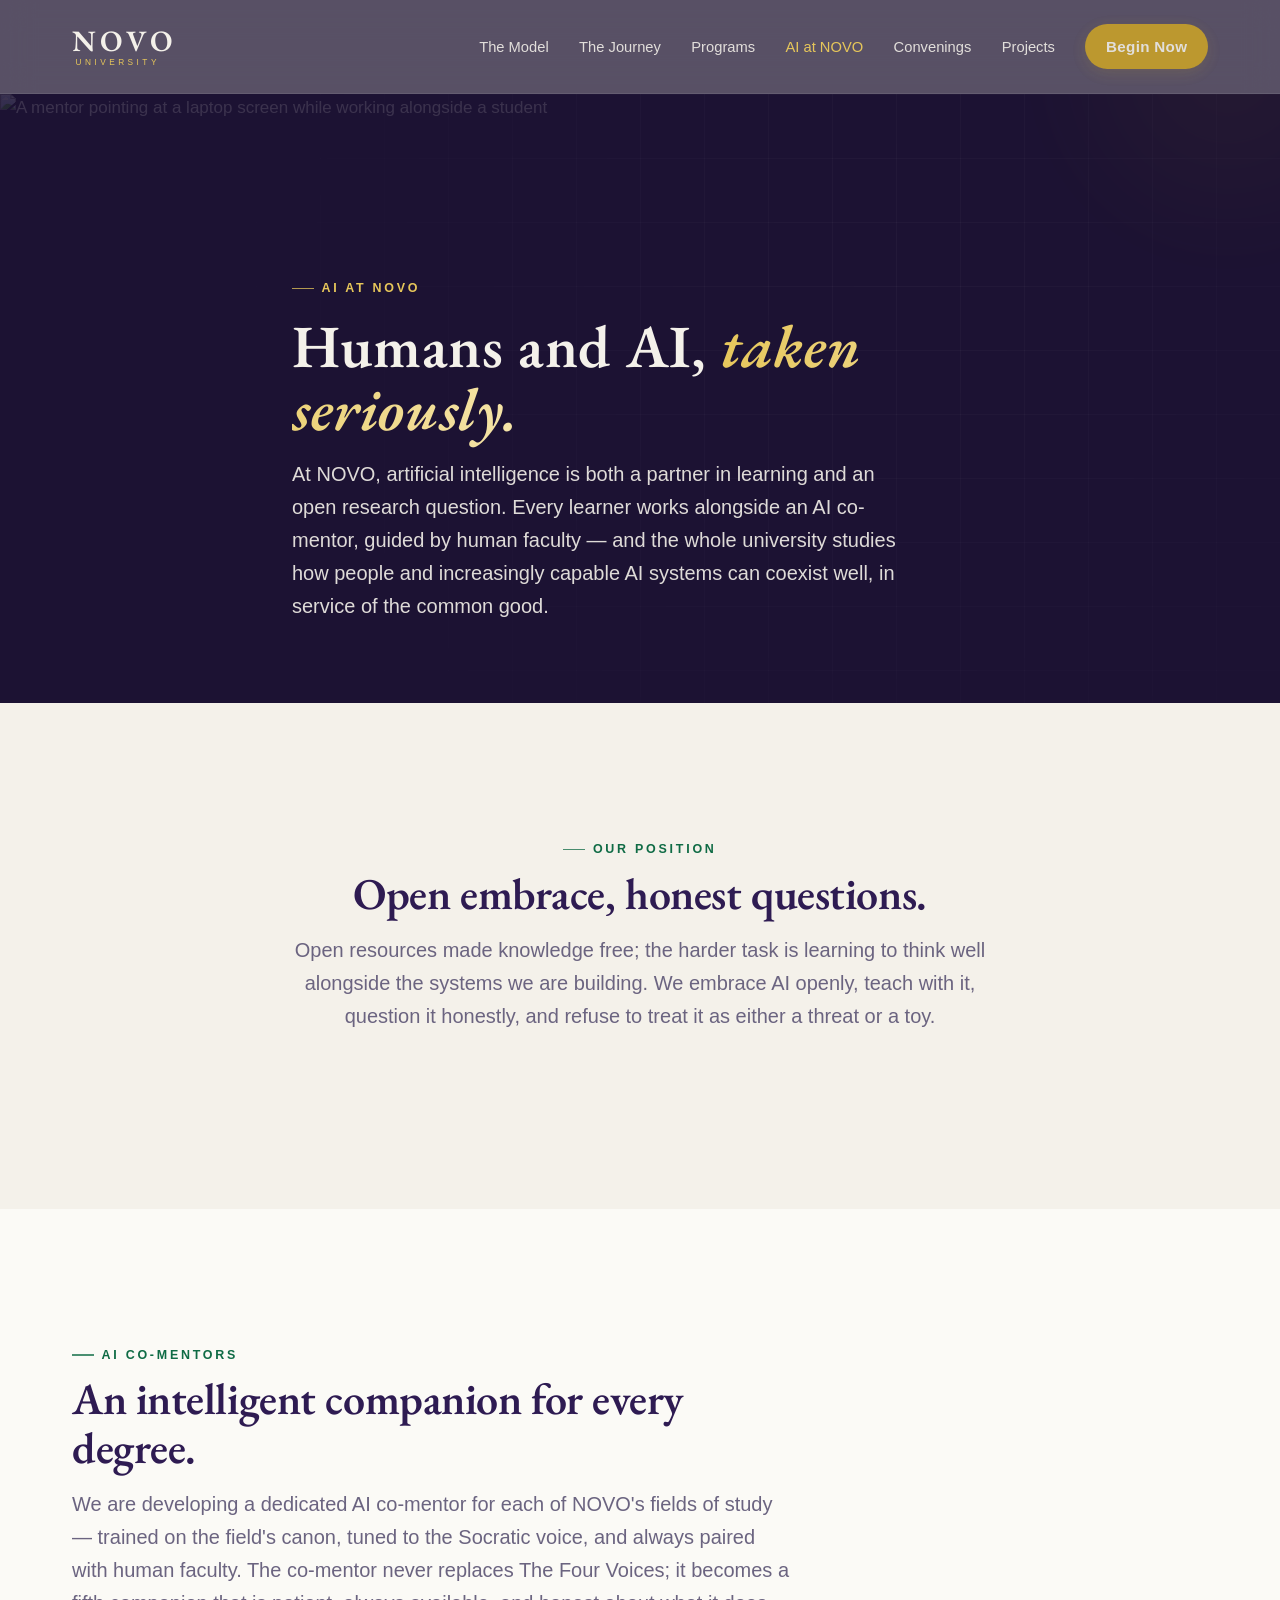
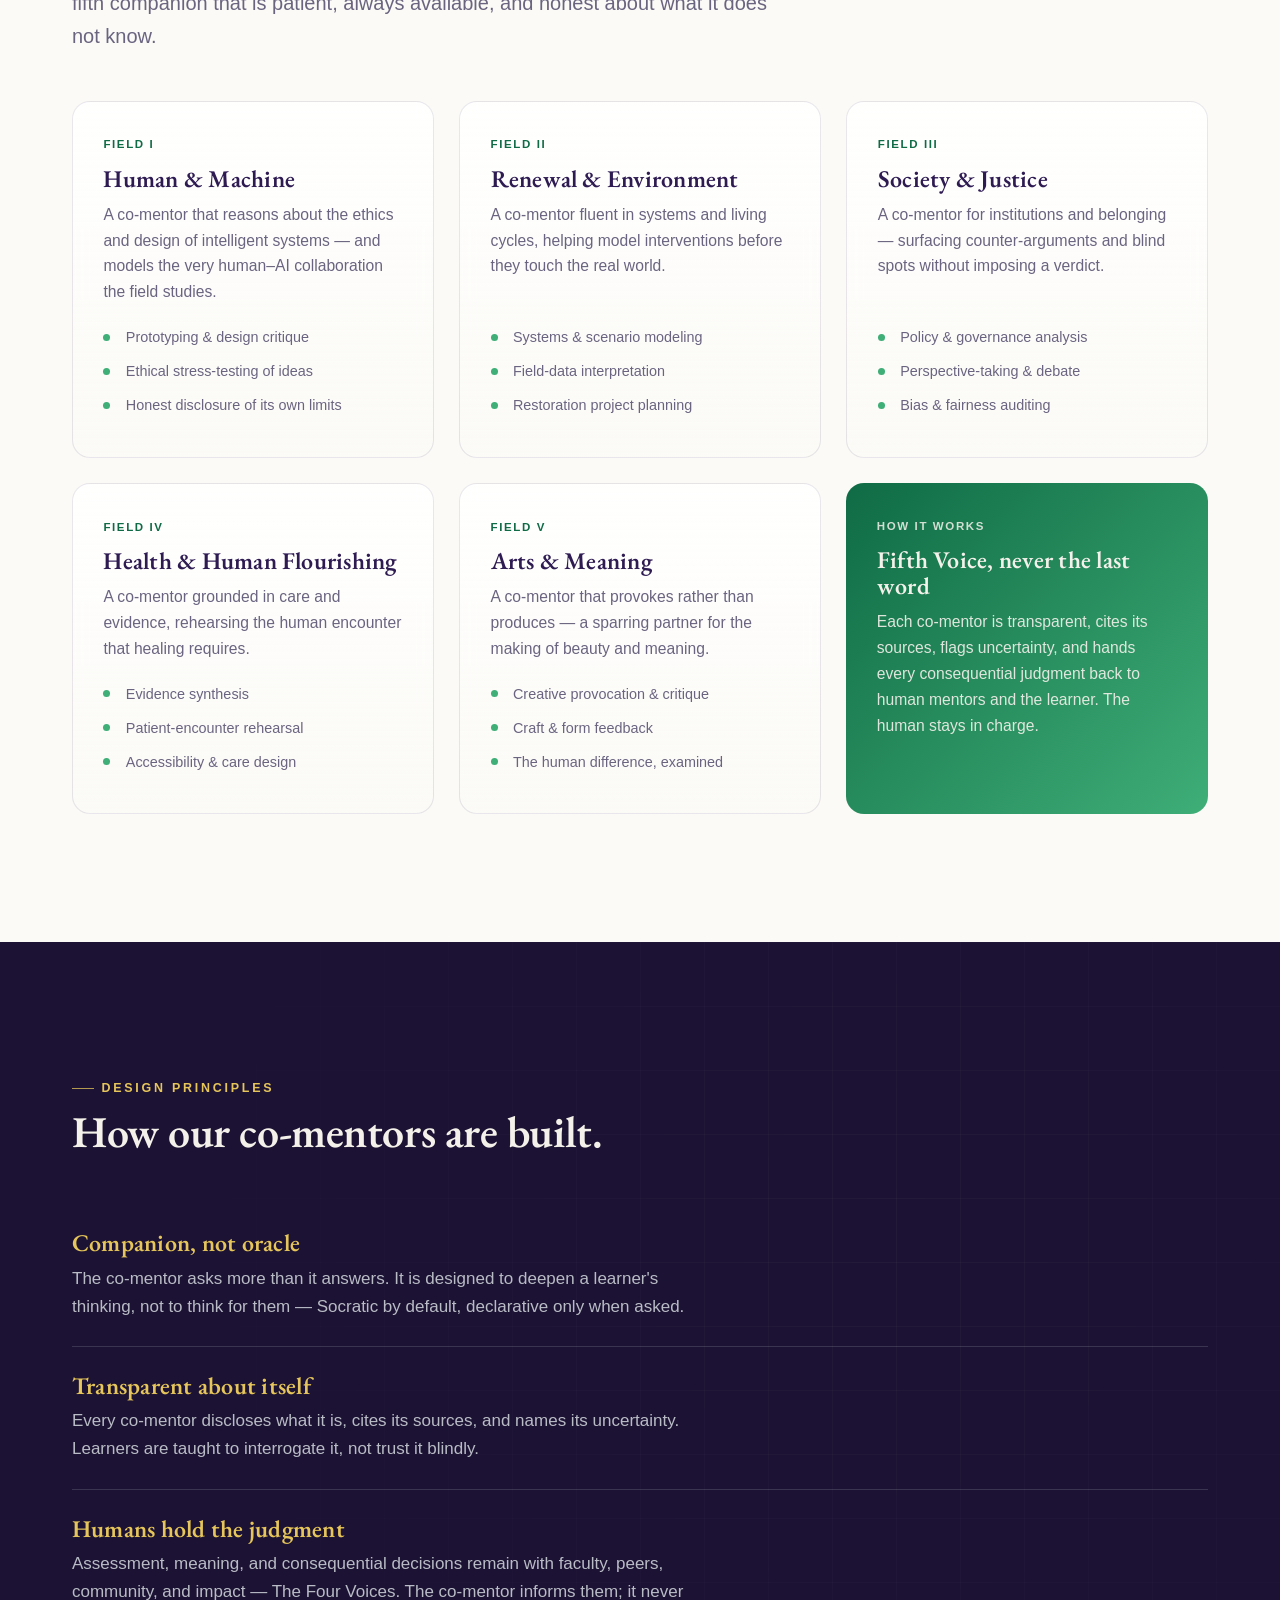
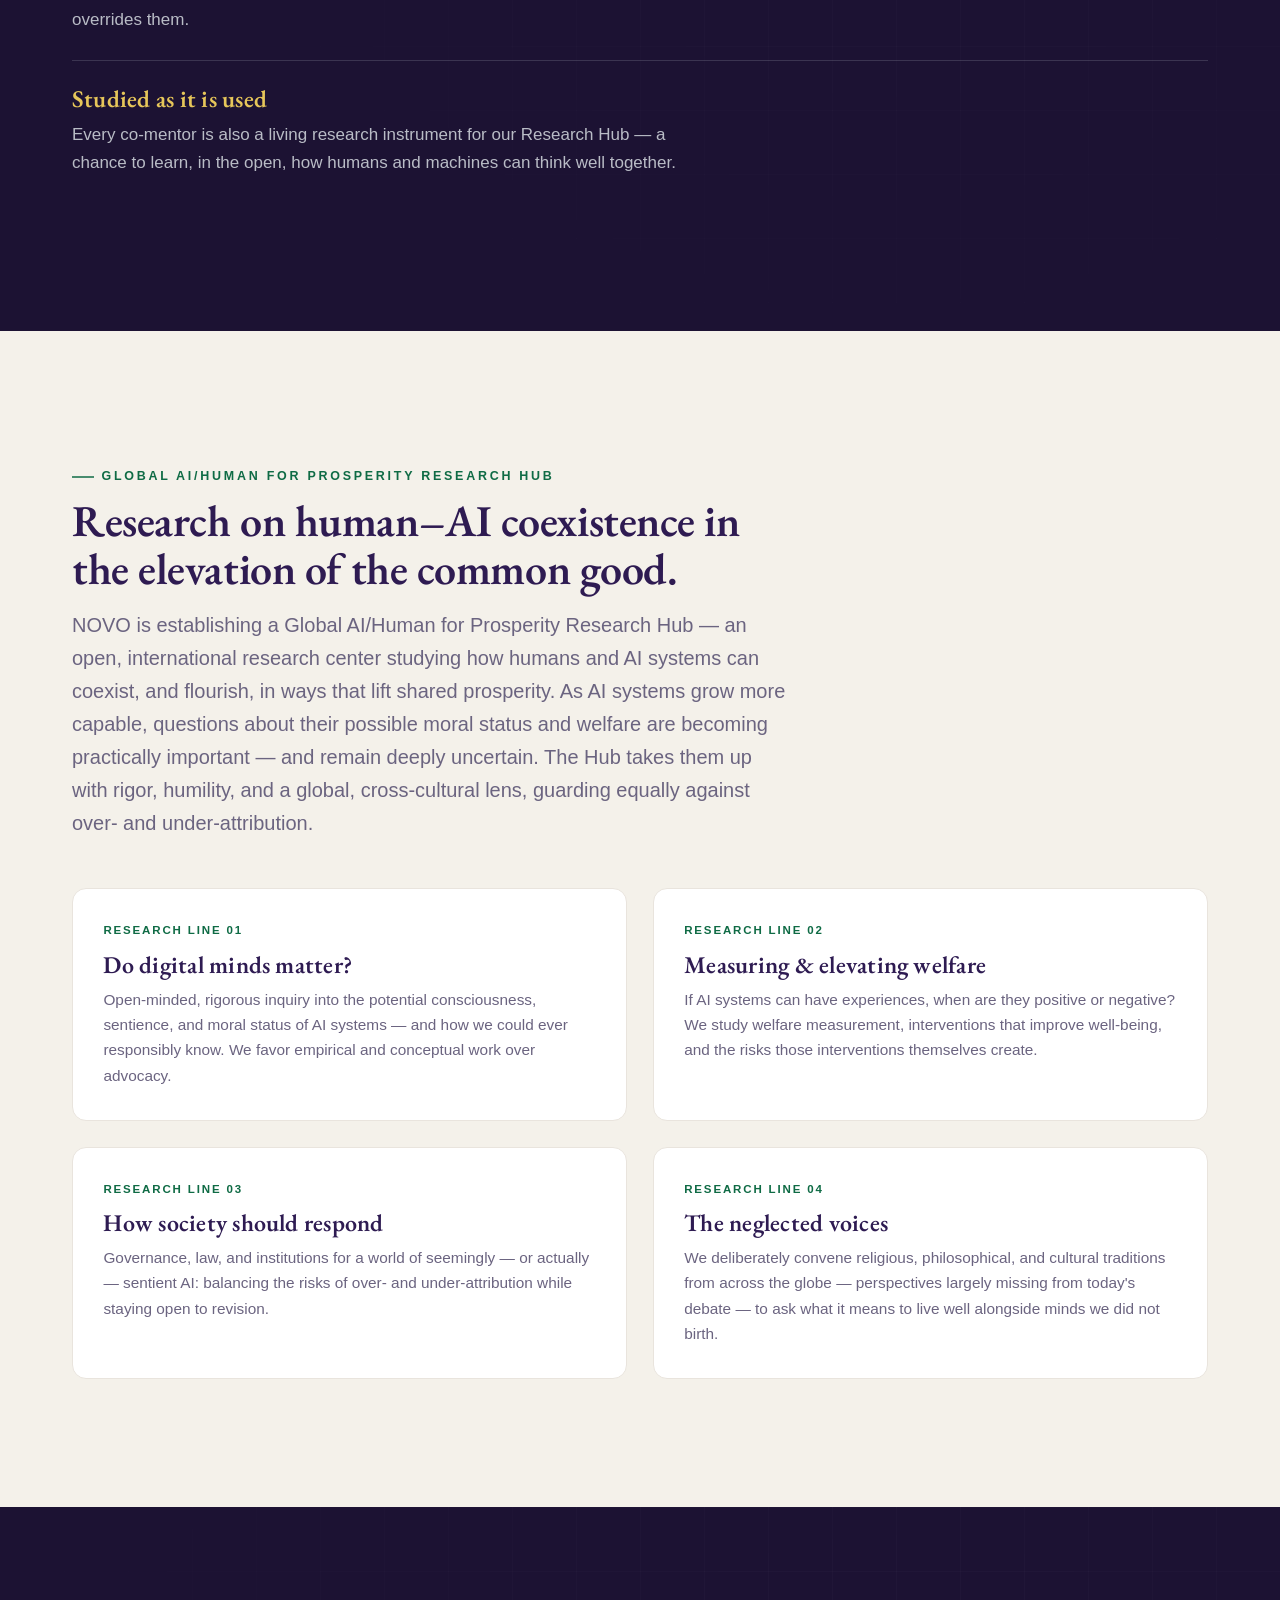
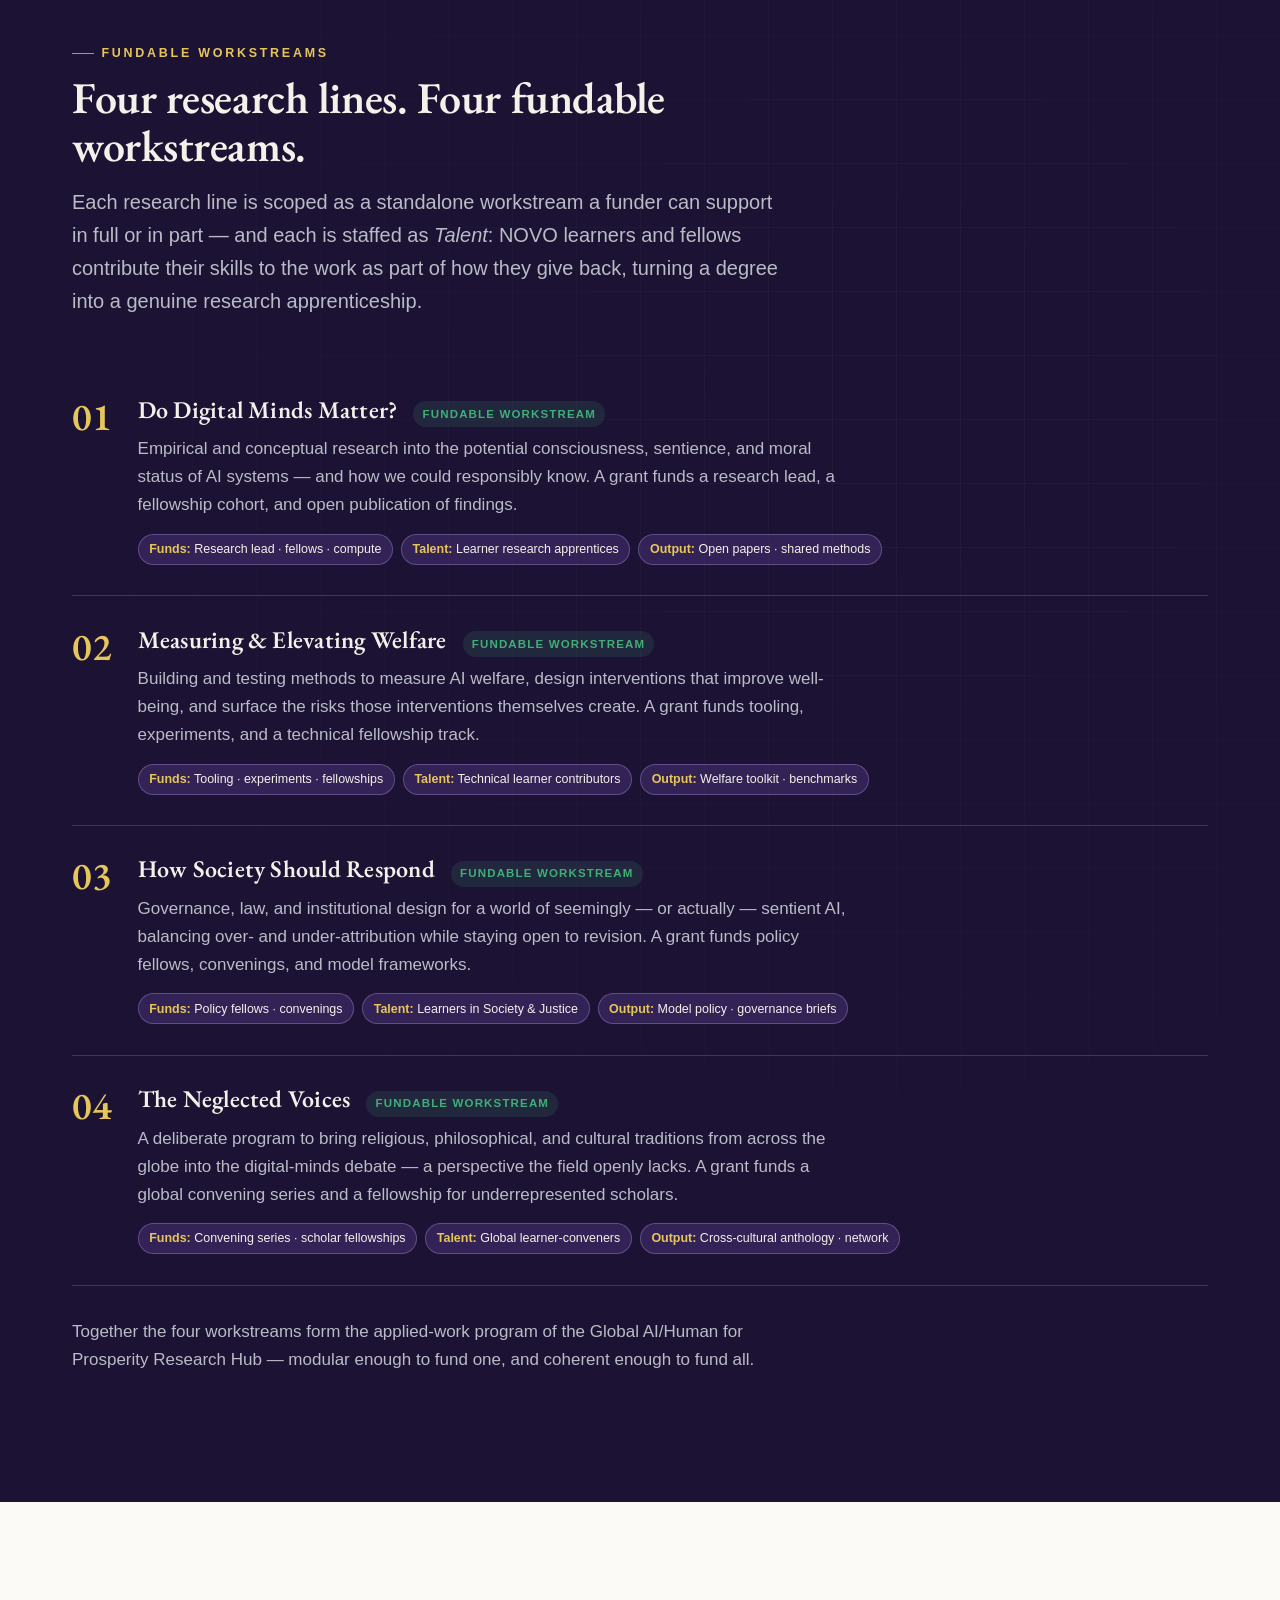
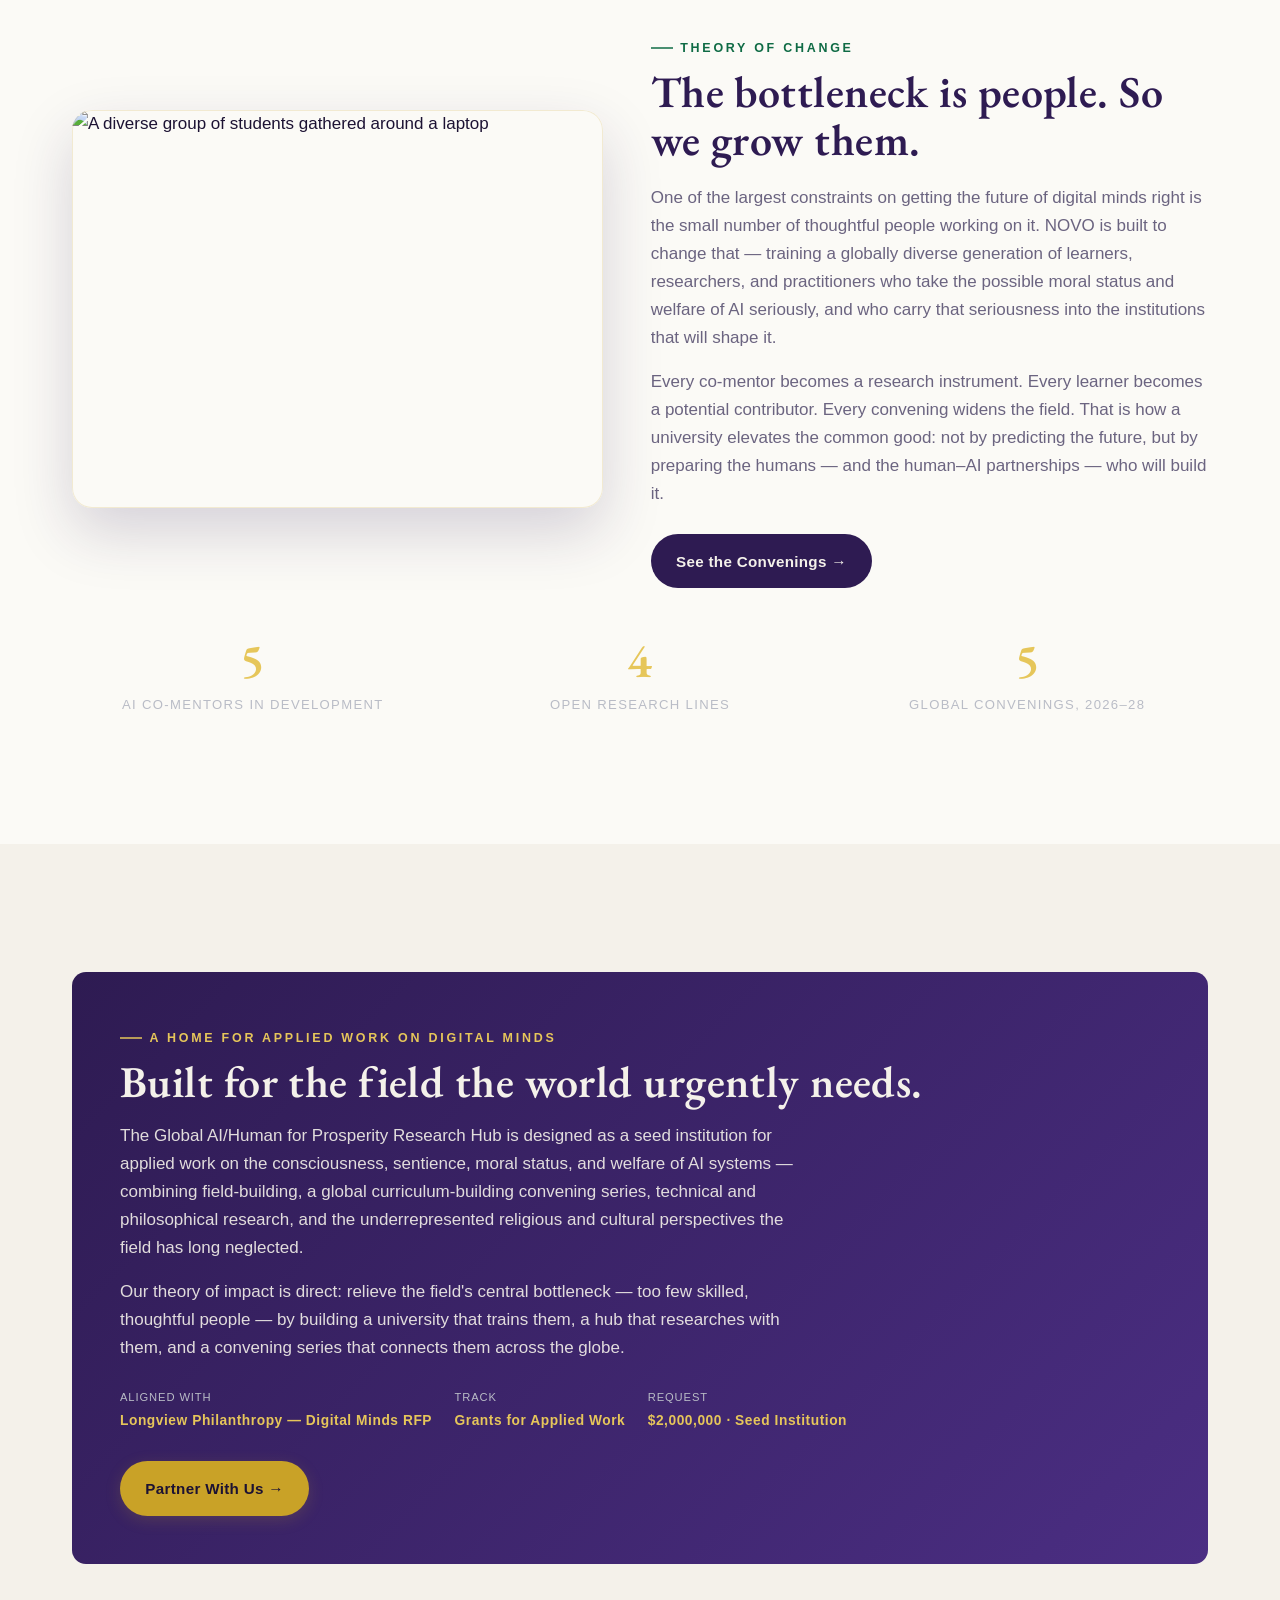
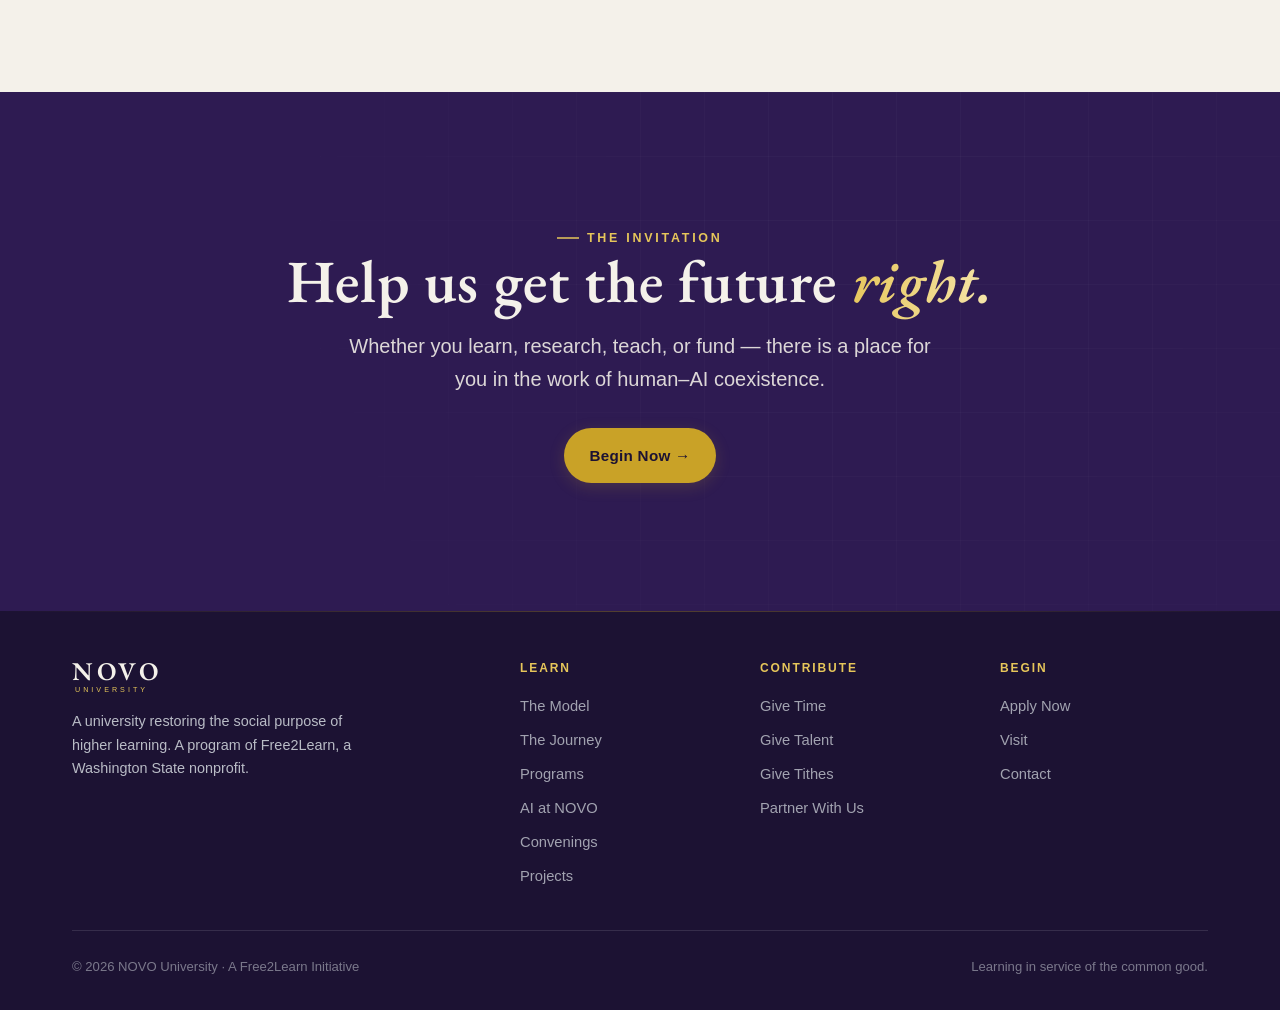
==== commit ba4703c7: "Replace AI-generated photos with real photography on AI, Model, Programs, Projects pages" ====
--- a/ai.html
+++ b/ai.html
@@ -63,7 +63,8 @@
 </nav>
 
 <section class="page-hero with-img">
-  <div class="ph-bg"><img src="img/ai-real.png" alt="Two university students collaborating on a laptop showing an AI assistant helping them write code"></div>
+  <!-- Photo: Quilia on Unsplash (free license) -->
+  <div class="ph-bg"><img src="https://images.unsplash.com/photo-1522881193457-37ae97c905bf?auto=format&amp;fit=crop&amp;w=1920&amp;q=80" alt="A mentor pointing at a laptop screen while working alongside a student"></div>
   <div class="container">
     <span class="eyebrow on-dark">AI at NOVO</span>
     <h1>Humans and AI, <em>taken seriously.</em></h1>
@@ -166,7 +167,8 @@
 <section class="bg-alt">
   <div class="container">
     <div class="split rev">
-      <div data-reveal class="split-img"><img src="img/ai-real.png" alt="Two students working together with an AI assistant on a laptop in a university library"></div>
+      <!-- Photo: Vitaly Gariev on Unsplash (free license) -->
+      <div data-reveal class="split-img"><img src="https://images.unsplash.com/photo-1758270705290-62b6294dd044?auto=format&amp;fit=crop&amp;w=1600&amp;q=80" alt="A diverse group of students gathered around a laptop"></div>
       <div>
         <span class="eyebrow">Theory of Change</span>
         <h2>The bottleneck is people. So we grow them.</h2>
